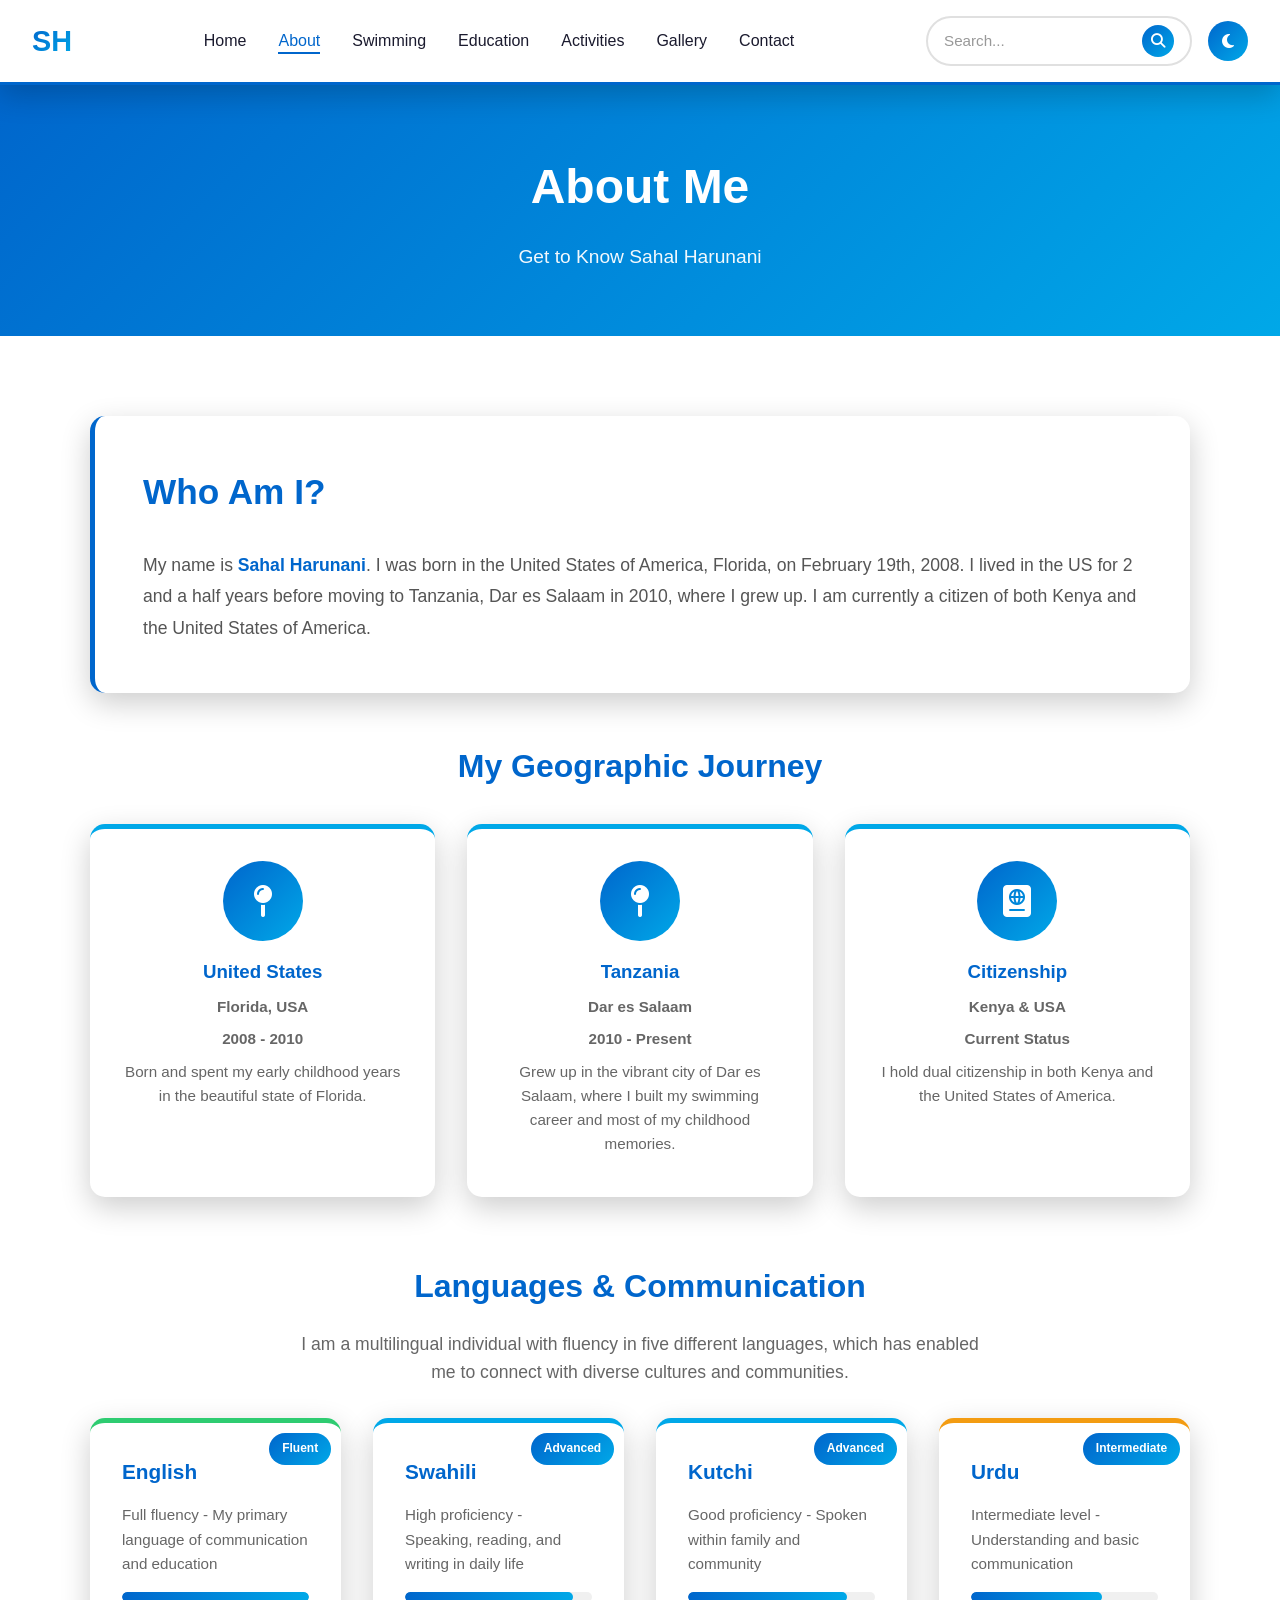
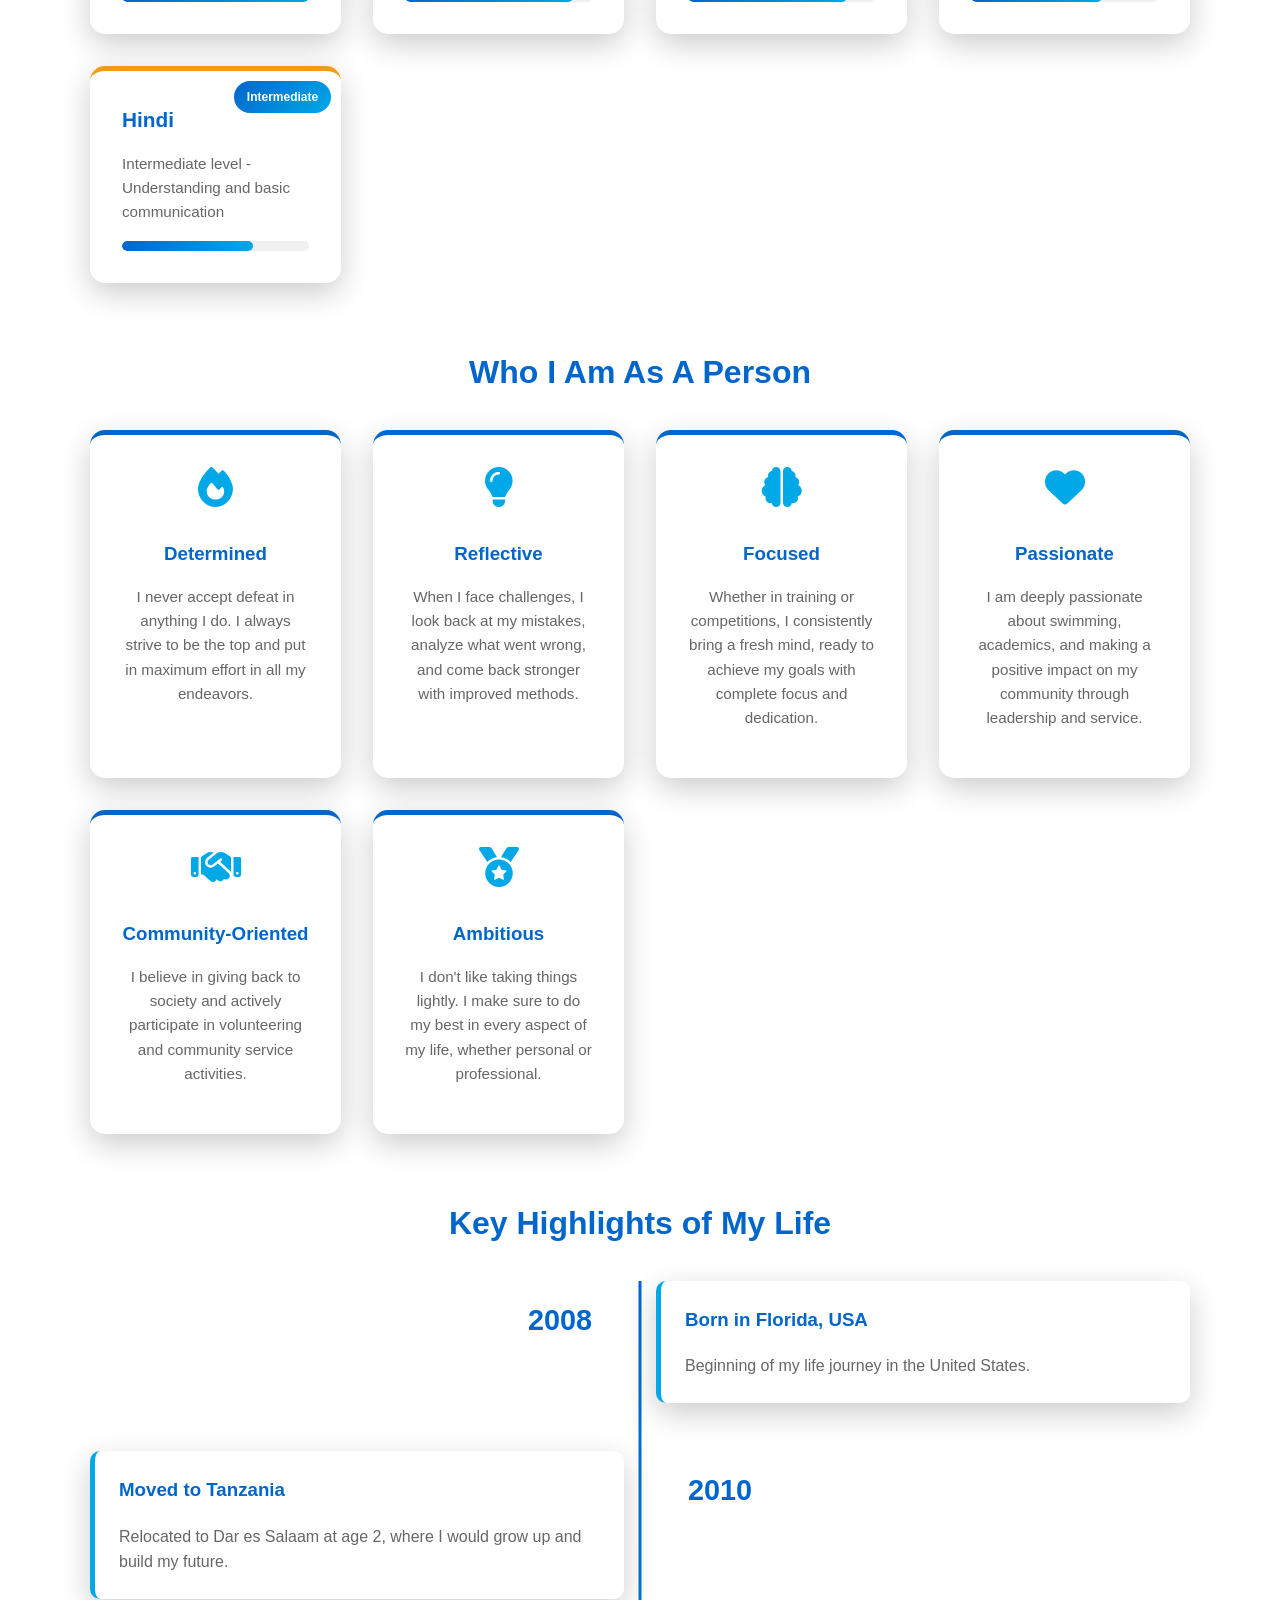
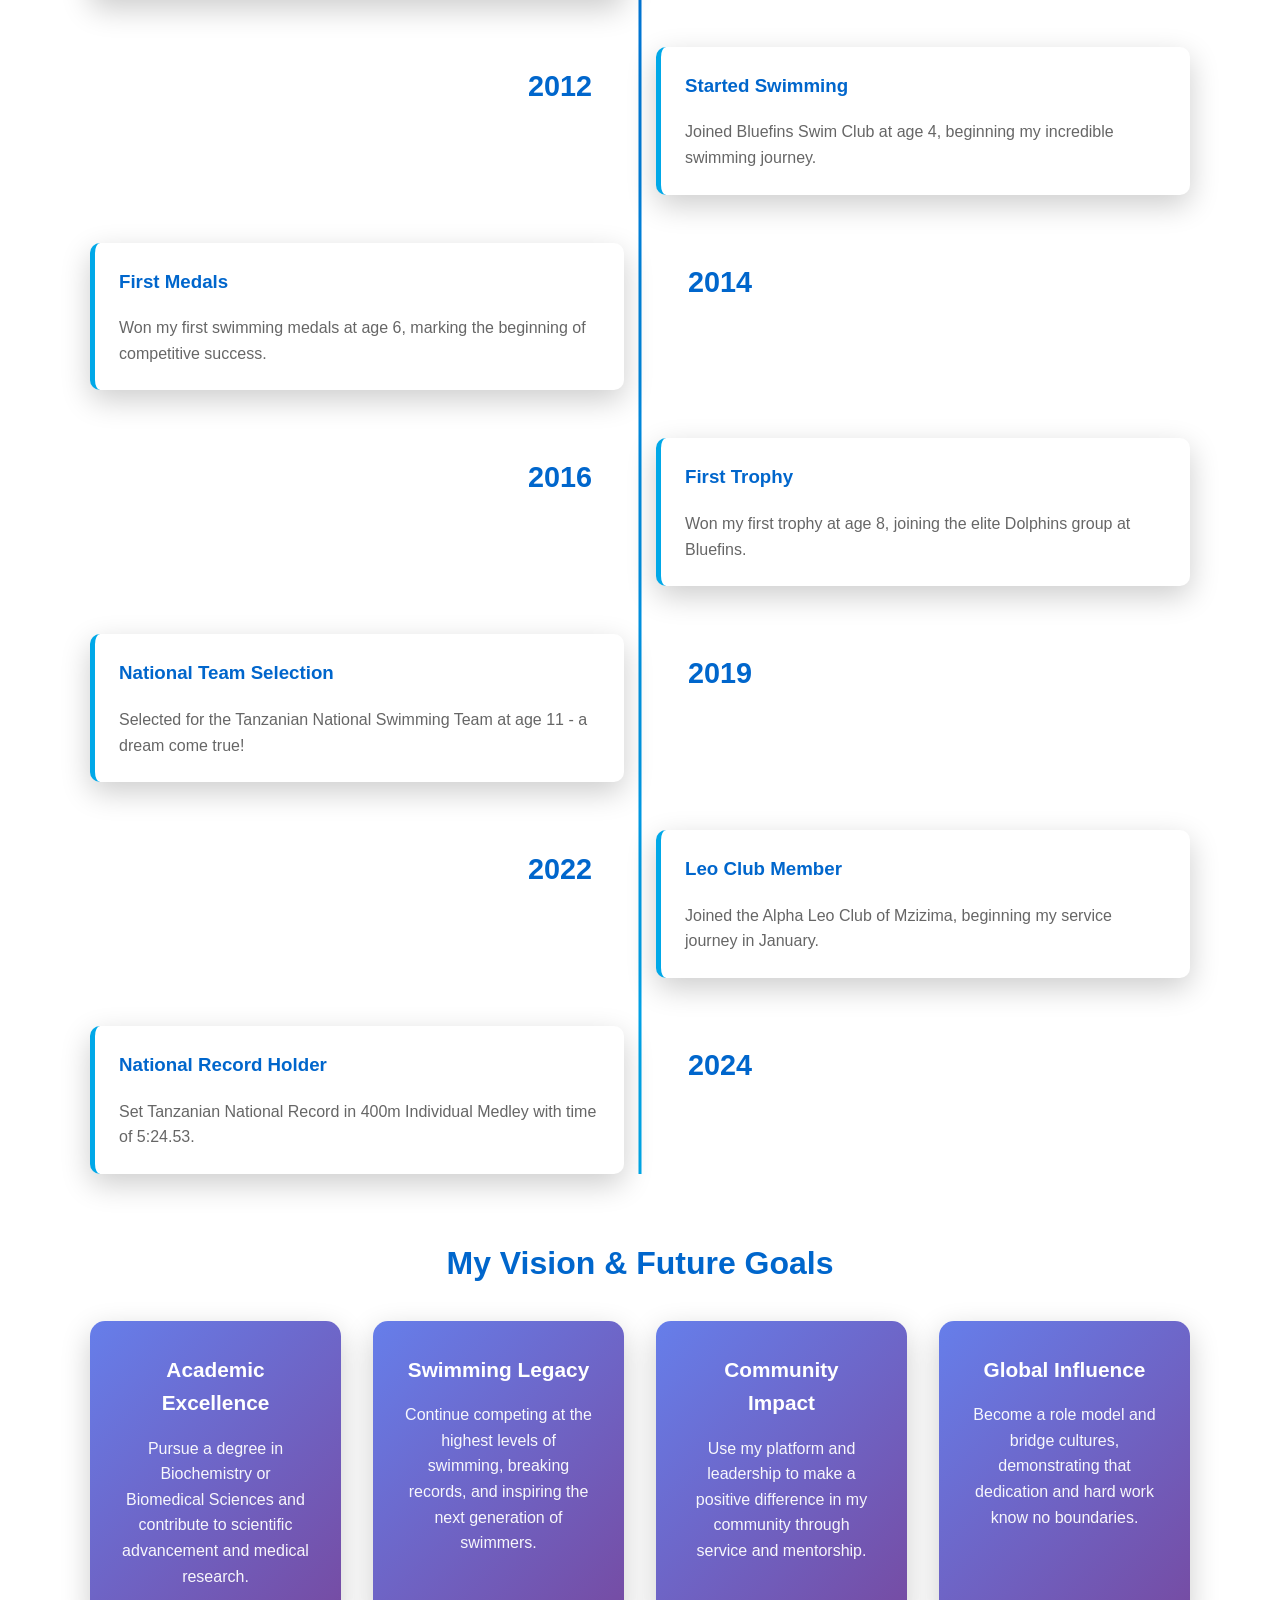
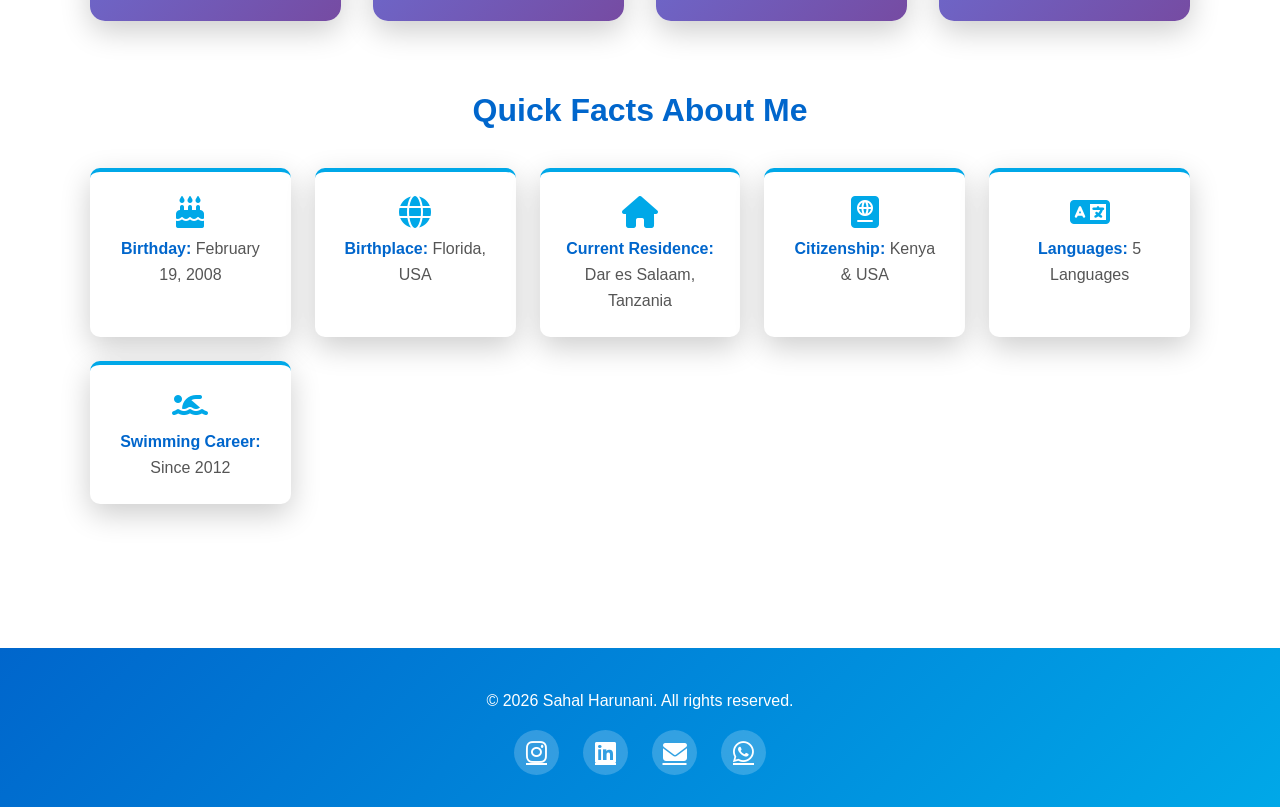
==== about.html @ 5af9d9aa "Update about.html with new navigation and content" ====
<!DOCTYPE html>
<html lang="en">
<head>
    <meta charset="UTF-8">
    <meta name="viewport" content="width=device-width, initial-scale=1.0">
    <title>About Me - Sahal Harunani</title>
    <link rel="stylesheet" href="styles.css">
    <link rel="stylesheet" href="https://cdnjs.cloudflare.com/ajax/libs/font-awesome/6.4.0/css/all.min.css">
</head>
<body>
    <nav class="navbar">
    <div class="nav-container">
        <div class="nav-logo">
            <a href="index.html">SH</a>
        </div>
        <ul class="nav-menu">
            <li><a href="index.html" class="nav-link">Home</a></li>
            <li><a href="about.html" class="nav-link">About</a></li>
            <li><a href="swimming.html" class="nav-link">Swimming</a></li>
            <li><a href="education.html" class="nav-link">Education</a></li>
            <li><a href="activities.html" class="nav-link">Activities</a></li>
            <li><a href="gallery.html" class="nav-link">Gallery</a></li>
            <li><a href="contact.html" class="nav-link">Contact</a></li>
        </ul>
        <div class="nav-controls">
            <div class="search-box-nav">
                <input type="text" id="global-search" class="search-input-nav" placeholder="Search...">
                <button id="search-btn-nav" class="search-btn-nav" title="Search">
                    <i class="fas fa-search"></i>
                </button>
            </div>
            <button id="theme-toggle" class="theme-toggle" title="Toggle Dark Mode">
                <i class="fas fa-moon"></i>
            </button>
            <div class="hamburger">
                <span></span>
                <span></span>
                <span></span>
            </div>
        </div>
    </div>
</nav>

    <section class="page-header">
        <h1>About Me</h1>
        <p>Get to Know Sahal Harunani</p>
    </section>

    <section class="about-content">
        <!-- Personal Introduction -->
        <div class="intro-section">
            <div class="intro-card">
                <h2>Who Am I?</h2>
                <p class="intro-text">
                    My name is <strong>Sahal Harunani</strong>. I was born in the United States of America, Florida, on February 19th, 2008. I lived in the US for 2 and a half years before moving to Tanzania, Dar es Salaam in 2010, where I grew up. I am currently a citizen of both Kenya and the United States of America.
                </p>
            </div>
        </div>

        <!-- Geographic Journey -->
        <div class="journey-section">
            <h2>My Geographic Journey</h2>
            <div class="journey-map">
                <div class="location-card">
                    <div class="location-icon">
                        <i class="fas fa-map-pin"></i>
                    </div>
                    <h3>United States</h3>
                    <p><strong>Florida, USA</strong></p>
                    <p class="timeline-date">2008 - 2010</p>
                    <p class="description">Born and spent my early childhood years in the beautiful state of Florida.</p>
                </div>

                <div class="location-card">
                    <div class="location-icon">
                        <i class="fas fa-map-pin"></i>
                    </div>
                    <h3>Tanzania</h3>
                    <p><strong>Dar es Salaam</strong></p>
                    <p class="timeline-date">2010 - Present</p>
                    <p class="description">Grew up in the vibrant city of Dar es Salaam, where I built my swimming career and most of my childhood memories.</p>
                </div>

                <div class="location-card">
                    <div class="location-icon">
                        <i class="fas fa-passport"></i>
                    </div>
                    <h3>Citizenship</h3>
                    <p><strong>Kenya & USA</strong></p>
                    <p class="timeline-date">Current Status</p>
                    <p class="description">I hold dual citizenship in both Kenya and the United States of America.</p>
                </div>
            </div>
        </div>

        <!-- Languages -->
        <div class="languages-intro-section">
            <h2>Languages & Communication</h2>
            <p class="section-intro">I am a multilingual individual with fluency in five different languages, which has enabled me to connect with diverse cultures and communities.</p>
            
            <div class="languages-detailed-grid">
                <div class="language-detailed-card fluent">
                    <div class="language-badge">Fluent</div>
                    <h3>English</h3>
                    <p class="language-description">Full fluency - My primary language of communication and education</p>
                    <div class="language-level">
                        <div class="level-bar" style="width: 100%;"></div>
                    </div>
                </div>

                <div class="language-detailed-card advanced">
                    <div class="language-badge">Advanced</div>
                    <h3>Swahili</h3>
                    <p class="language-description">High proficiency - Speaking, reading, and writing in daily life</p>
                    <div class="language-level">
                        <div class="level-bar" style="width: 90%;"></div>
                    </div>
                </div>

                <div class="language-detailed-card advanced">
                    <div class="language-badge">Advanced</div>
                    <h3>Kutchi</h3>
                    <p class="language-description">Good proficiency - Spoken within family and community</p>
                    <div class="language-level">
                        <div class="level-bar" style="width: 85%;"></div>
                    </div>
                </div>

                <div class="language-detailed-card intermediate">
                    <div class="language-badge">Intermediate</div>
                    <h3>Urdu</h3>
                    <p class="language-description">Intermediate level - Understanding and basic communication</p>
                    <div class="language-level">
                        <div class="level-bar" style="width: 70%;"></div>
                    </div>
                </div>

                <div class="language-detailed-card intermediate">
                    <div class="language-badge">Intermediate</div>
                    <h3>Hindi</h3>
                    <p class="language-description">Intermediate level - Understanding and basic communication</p>
                    <div class="language-level">
                        <div class="level-bar" style="width: 70%;"></div>
                    </div>
                </div>
            </div>
        </div>

        <!-- Personal Attributes -->
        <div class="attributes-section">
            <h2>Who I Am As A Person</h2>
            <div class="attributes-grid">
                <div class="attribute-card">
                    <i class="fas fa-fire"></i>
                    <h3>Determined</h3>
                    <p>I never accept defeat in anything I do. I always strive to be the top and put in maximum effort in all my endeavors.</p>
                </div>

                <div class="attribute-card">
                    <i class="fas fa-lightbulb"></i>
                    <h3>Reflective</h3>
                    <p>When I face challenges, I look back at my mistakes, analyze what went wrong, and come back stronger with improved methods.</p>
                </div>

                <div class="attribute-card">
                    <i class="fas fa-brain"></i>
                    <h3>Focused</h3>
                    <p>Whether in training or competitions, I consistently bring a fresh mind, ready to achieve my goals with complete focus and dedication.</p>
                </div>

                <div class="attribute-card">
                    <i class="fas fa-heart"></i>
                    <h3>Passionate</h3>
                    <p>I am deeply passionate about swimming, academics, and making a positive impact on my community through leadership and service.</p>
                </div>

                <div class="attribute-card">
                    <i class="fas fa-handshake"></i>
                    <h3>Community-Oriented</h3>
                    <p>I believe in giving back to society and actively participate in volunteering and community service activities.</p>
                </div>

                <div class="attribute-card">
                    <i class="fas fa-medal"></i>
                    <h3>Ambitious</h3>
                    <p>I don't like taking things lightly. I make sure to do my best in every aspect of my life, whether personal or professional.</p>
                </div>
            </div>
        </div>

        <!-- Key Highlights -->
        <div class="highlights-intro-section">
            <h2>Key Highlights of My Life</h2>
            <div class="highlights-timeline">
                <div class="highlight-item">
                    <div class="highlight-year">2008</div>
                    <div class="highlight-content">
                        <h3>Born in Florida, USA</h3>
                        <p>Beginning of my life journey in the United States.</p>
                    </div>
                </div>

                <div class="highlight-item">
                    <div class="highlight-year">2010</div>
                    <div class="highlight-content">
                        <h3>Moved to Tanzania</h3>
                        <p>Relocated to Dar es Salaam at age 2, where I would grow up and build my future.</p>
                    </div>
                </div>

                <div class="highlight-item">
                    <div class="highlight-year">2012</div>
                    <div class="highlight-content">
                        <h3>Started Swimming</h3>
                        <p>Joined Bluefins Swim Club at age 4, beginning my incredible swimming journey.</p>
                    </div>
                </div>

                <div class="highlight-item">
                    <div class="highlight-year">2014</div>
                    <div class="highlight-content">
                        <h3>First Medals</h3>
                        <p>Won my first swimming medals at age 6, marking the beginning of competitive success.</p>
                    </div>
                </div>

                <div class="highlight-item">
                    <div class="highlight-year">2016</div>
                    <div class="highlight-content">
                        <h3>First Trophy</h3>
                        <p>Won my first trophy at age 8, joining the elite Dolphins group at Bluefins.</p>
                    </div>
                </div>

                <div class="highlight-item">
                    <div class="highlight-year">2019</div>
                    <div class="highlight-content">
                        <h3>National Team Selection</h3>
                        <p>Selected for the Tanzanian National Swimming Team at age 11 - a dream come true!</p>
                    </div>
                </div>

                <div class="highlight-item">
                    <div class="highlight-year">2022</div>
                    <div class="highlight-content">
                        <h3>Leo Club Member</h3>
                        <p>Joined the Alpha Leo Club of Mzizima, beginning my service journey in January.</p>
                    </div>
                </div>

                <div class="highlight-item">
                    <div class="highlight-year">2024</div>
                    <div class="highlight-content">
                        <h3>National Record Holder</h3>
                        <p>Set Tanzanian National Record in 400m Individual Medley with time of 5:24.53.</p>
                    </div>
                </div>
            </div>
        </div>

        <!-- Vision & Goals -->
        <div class="vision-section">
            <h2>My Vision & Future Goals</h2>
            <div class="vision-grid">
                <div class="vision-card">
                    <h3>Academic Excellence</h3>
                    <p>Pursue a degree in Biochemistry or Biomedical Sciences and contribute to scientific advancement and medical research.</p>
                </div>

                <div class="vision-card">
                    <h3>Swimming Legacy</h3>
                    <p>Continue competing at the highest levels of swimming, breaking records, and inspiring the next generation of swimmers.</p>
                </div>

                <div class="vision-card">
                    <h3>Community Impact</h3>
                    <p>Use my platform and leadership to make a positive difference in my community through service and mentorship.</p>
                </div>

                <div class="vision-card">
                    <h3>Global Influence</h3>
                    <p>Become a role model and bridge cultures, demonstrating that dedication and hard work know no boundaries.</p>
                </div>
            </div>
        </div>

        <!-- Quick Facts -->
        <div class="quick-facts-section">
            <h2>Quick Facts About Me</h2>
            <div class="facts-grid">
                <div class="fact-box">
                    <i class="fas fa-birthday-cake"></i>
                    <p><strong>Birthday:</strong> February 19, 2008</p>
                </div>
                <div class="fact-box">
                    <i class="fas fa-globe"></i>
                    <p><strong>Birthplace:</strong> Florida, USA</p>
                </div>
                <div class="fact-box">
                    <i class="fas fa-home"></i>
                    <p><strong>Current Residence:</strong> Dar es Salaam, Tanzania</p>
                </div>
                <div class="fact-box">
                    <i class="fas fa-passport"></i>
                    <p><strong>Citizenship:</strong> Kenya & USA</p>
                </div>
                <div class="fact-box">
                    <i class="fas fa-language"></i>
                    <p><strong>Languages:</strong> 5 Languages</p>
                </div>
                <div class="fact-box">
                    <i class="fas fa-swimmer"></i>
                    <p><strong>Swimming Career:</strong> Since 2012</p>
                </div>
            </div>
        </div>
    </section>

    <footer class="footer">
        <div class="footer-content">
            <p>&copy; 2026 Sahal Harunani. All rights reserved.</p>
            <div class="social-links">
                <a href="https://instagram.com/sahal_harunani08" target="_blank" title="Instagram">
                    <i class="fab fa-instagram"></i>
                </a>
                <a href="https://linkedin.com/in/sahal-harunani-387bb63b5" target="_blank" title="LinkedIn">
                    <i class="fab fa-linkedin"></i>
                </a>
                <a href="mailto:shalharunani@gmail.com" title="Email">
                    <i class="fas fa-envelope"></i>
                </a>
                <a href="https://wa.me/255787596678" target="_blank" title="WhatsApp">
                    <i class="fab fa-whatsapp"></i>
                </a>
            </div>
        </div>
    </footer>

    <script src="script.js"></script>
</body>
</html>
---- styles.css ----
/* ===== Root Variables ===== */
:root {
    --primary-color: #0066cc;
    --secondary-color: #00a8e8;
    --accent-color: #ff6b6b;
    --success-color: #2ecc71;
    --warning-color: #f39c12;
    --danger-color: #e74c3c;
    --dark-bg: #1a1a2e;
    --dark-text: #ffffff;
    --light-bg: #ffffff;
    --light-text: #1a1a2e;
    --border-color: #e0e0e0;
    --shadow: 0 10px 30px rgba(0, 0, 0, 0.2);
    --transition: all 0.3s ease;
}

/* Light Mode (Default) */
body {
    font-family: 'Segoe UI', Tahoma, Geneva, Verdana, sans-serif;
    line-height: 1.6;
    color: var(--light-text);
    background-color: var(--light-bg);
    transition: var(--transition);
    margin: 0;
    padding: 0;
    overflow-x: hidden;
}

/* Dark Mode */
body.dark-mode {
    background-color: var(--dark-bg);
    color: var(--dark-text);
}

body.dark-mode .navbar {
    background-color: #0f0f23;
    box-shadow: 0 5px 20px rgba(0, 102, 204, 0.1);
}

body.dark-mode .nav-menu a {
    color: #e0e0e0;
}

body.dark-mode .nav-menu a:hover,
body.dark-mode .nav-menu a.active {
    color: var(--secondary-color);
}

body.dark-mode .footer {
    background: linear-gradient(135deg, #0f0f23, #16213e);
    color: #e0e0e0;
}

body.dark-mode .btn-secondary {
    background-color: transparent;
    border-color: #e0e0e0;
    color: #e0e0e0;
}

body.dark-mode .btn-secondary:hover {
    background-color: #e0e0e0;
    color: #1a1a2e;
}

body.dark-mode .card,
body.dark-mode .detail-box,
body.dark-mode .aspiration-card,
body.dark-mode .commitment-card,
body.dark-mode .info-card,
body.dark-mode .contact-form,
body.dark-mode .achievement-card,
body.dark-mode .highlight-card,
body.dark-mode .timeline-content,
body.dark-mode .edu-details,
body.dark-mode .activity-section,
body.dark-mode .volunteer-role,
body.dark-mode .philosophy-card,
body.dark-mode .intro-card,
body.dark-mode .location-card,
body.dark-mode .language-detailed-card,
body.dark-mode .attribute-card,
body.dark-mode .highlight-content,
body.dark-mode .fact-box {
    background-color: #16213e;
    color: #e0e0e0;
    border-color: #0066cc;
}

body.dark-mode .form-group input,
body.dark-mode .form-group textarea {
    background-color: #0f0f23;
    color: #e0e0e0;
    border-color: #0066cc;
}

body.dark-mode .form-group input::placeholder,
body.dark-mode .form-group textarea::placeholder {
    color: #888;
}

body.dark-mode .grade-item {
    background: #0f0f23;
    color: #e0e0e0;
}

body.dark-mode .proficiency {
    background: #0f0f23;
}

body.dark-mode .location-card p,
body.dark-mode .language-description,
body.dark-mode .attribute-card p,
body.dark-mode .highlight-content p,
body.dark-mode .fact-box p,
body.dark-mode .intro-text {
    color: #b0b0b0;
}

body.dark-mode .location-card h3,
body.dark-mode .attribute-card h3,
body.dark-mode .highlight-content h3 {
    color: var(--secondary-color);
}

body.dark-mode .highlight-year {
    color: var(--secondary-color);
}

/* ===== Navigation ===== */
.navbar {
    background-color: var(--light-bg);
    padding: 1rem 0;
    box-shadow: var(--shadow);
    position: sticky;
    top: 0;
    z-index: 1000;
    border-bottom: 3px solid var(--primary-color);
    transition: var(--transition);
}

.nav-container {
    display: flex;
    justify-content: space-between;
    align-items: center;
    max-width: 1400px;
    margin: 0 auto;
    padding: 0 2rem;
}

.nav-logo a {
    font-size: 1.8rem;
    font-weight: bold;
    color: var(--primary-color);
    text-decoration: none;
    transition: var(--transition);
    background: linear-gradient(135deg, var(--primary-color), var(--secondary-color));
    -webkit-background-clip: text;
    -webkit-text-fill-color: transparent;
    background-clip: text;
}

.nav-logo a:hover {
    transform: scale(1.1);
}

.nav-menu {
    display: flex;
    list-style: none;
    gap: 2rem;
    margin: 0;
    padding: 0;
}

.nav-link {
    text-decoration: none;
    color: var(--light-text);
    font-weight: 500;
    position: relative;
    transition: var(--transition);
}

.nav-link:hover,
.nav-link.active {
    color: var(--primary-color);
}

.nav-link::after {
    content: '';
    position: absolute;
    bottom: -5px;
    left: 0;
    width: 0;
    height: 2px;
    background-color: var(--primary-color);
    transition: var(--transition);
}

.nav-link:hover::after,
.nav-link.active::after {
    width: 100%;
}

.nav-controls {
    display: flex;
    gap: 1rem;
    align-items: center;
}

.theme-toggle {
    background: linear-gradient(135deg, var(--primary-color), var(--secondary-color));
    border: none;
    color: white;
    width: 40px;
    height: 40px;
    border-radius: 50%;
    cursor: pointer;
    font-size: 1rem;
    transition: var(--transition);
    display: flex;
    align-items: center;
    justify-content: center;
}

.theme-toggle:hover {
    transform: scale(1.1) rotate(20deg);
}

.hamburger {
    display: none;
    flex-direction: column;
    cursor: pointer;
}

.hamburger span {
    width: 25px;
    height: 3px;
    background-color: var(--primary-color);
    margin: 5px 0;
    transition: var(--transition);
    border-radius: 5px;
}

/* ===== SEARCH BOX NAVIGATION ===== */
.search-box-nav {
    display: flex;
    align-items: center;
    gap: 0.5rem;
    background: white;
    border: 2px solid var(--border-color);
    border-radius: 25px;
    padding: 0.4rem 1rem;
    transition: var(--transition);
}

.search-box-nav:hover {
    border-color: var(--primary-color);
    box-shadow: 0 5px 15px rgba(0, 102, 204, 0.2);
}

.search-box-nav:focus-within {
    border-color: var(--primary-color);
    box-shadow: 0 5px 20px rgba(0, 102, 204, 0.3);
}

.search-input-nav {
    flex: 1;
    min-width: 150px;
    border: none;
    background: transparent;
    color: var(--light-text);
    font-size: 0.95rem;
    outline: none;
    padding: 0.5rem 0;
}

.search-input-nav::placeholder {
    color: #999;
}

.search-btn-nav {
    background: linear-gradient(135deg, var(--primary-color), var(--secondary-color));
    border: none;
    color: white;
    width: 32px;
    height: 32px;
    border-radius: 50%;
    cursor: pointer;
    display: flex;
    align-items: center;
    justify-content: center;
    transition: var(--transition);
    font-size: 0.9rem;
}

.search-btn-nav:hover {
    transform: scale(1.1);
    box-shadow: 0 5px 15px rgba(0, 102, 204, 0.3);
}

.search-btn-nav:active {
    transform: scale(0.95);
}

/* Dark Mode Search Box */
body.dark-mode .search-box-nav {
    background: #0f0f23;
    border-color: #0066cc;
}

body.dark-mode .search-box-nav:hover {
    border-color: var(--secondary-color);
}

body.dark-mode .search-box-nav:focus-within {
    border-color: var(--secondary-color);
    box-shadow: 0 5px 20px rgba(0, 168, 232, 0.3);
}

body.dark-mode .search-input-nav {
    color: #e0e0e0;
}

body.dark-mode .search-input-nav::placeholder {
    color: #666;
}

/* Search Results Modal */
.search-results-modal {
    position: fixed;
    top: 70px;
    left: 0;
    right: 0;
    background: white;
    border-bottom: 2px solid var(--primary-color);
    max-height: 600px;
    overflow-y: auto;
    z-index: 999;
    display: none;
    box-shadow: 0 10px 40px rgba(0, 0, 0, 0.15);
    animation: slideDown 0.3s ease-out;
}

.search-results-modal.active {
    display: block;
}

.search-results-container {
    max-width: 1400px;
    margin: 0 auto;
    padding: 2rem;
}

.search-results-header {
    display: flex;
    justify-content: space-between;
    align-items: center;
    margin-bottom: 1.5rem;
    padding-bottom: 1rem;
    border-bottom: 2px solid var(--border-color);
}

.search-results-header h3 {
    margin: 0;
    color: var(--primary-color);
    font-size: 1.3rem;
}

.search-close-btn {
    background: none;
    border: none;
    font-size: 1.5rem;
    color: #999;
    cursor: pointer;
    transition: var(--transition);
}

.search-close-btn:hover {
    color: var(--primary-color);
}

.search-results-grid {
    display: grid;
    grid-template-columns: repeat(auto-fit, minmax(300px, 1fr));
    gap: 1.5rem;
}

.search-result-item {
    background: white;
    border: 2px solid var(--border-color);
    border-radius: 10px;
    padding: 1.5rem;
    transition: var(--transition);
    cursor: pointer;
}

.search-result-item:hover {
    border-color: var(--primary-color);
    box-shadow: 0 10px 25px rgba(0, 102, 204, 0.2);
    transform: translateY(-5px);
}

.search-result-title {
    color: var(--primary-color);
    font-weight: 600;
    font-size: 1.1rem;
    margin: 0 0 0.5rem 0;
}

.search-result-category {
    display: inline-block;
    background: var(--primary-color);
    color: white;
    padding: 0.3rem 0.8rem;
    border-radius: 15px;
    font-size: 0.8rem;
    font-weight: 600;
    margin-bottom: 0.8rem;
}

.search-result-text {
    color: #666;
    font-size: 0.95rem;
    margin: 0;
    line-height: 1.5;
}

.search-no-results {
    text-align: center;
    padding: 2rem;
    color: #999;
}

.search-no-results i {
    font-size: 3rem;
    margin-bottom: 1rem;
    opacity: 0.5;
}

/* Dark Mode Search Results */
body.dark-mode .search-results-modal {
    background: #16213e;
    border-bottom-color: var(--secondary-color);
}

body.dark-mode .search-results-header {
    border-bottom-color: #0f0f23;
}

body.dark-mode .search-results-header h3 {
    color: var(--secondary-color);
}

body.dark-mode .search-result-item {
    background: #0f0f23;
    border-color: #0066cc;
}

body.dark-mode .search-result-item:hover {
    border-color: var(--secondary-color);
    box-shadow: 0 10px 25px rgba(0, 168, 232, 0.2);
}

body.dark-mode .search-result-title {
    color: var(--secondary-color);
}

body.dark-mode .search-result-text {
    color: #b0b0b0;
}

body.dark-mode .search-no-results {
    color: #666;
}

/* Responsive Search Box */
@media (max-width: 1024px) {
    .search-input-nav {
        min-width: 120px;
    }
}

@media (max-width: 768px) {
    .search-box-nav {
        display: none;
    }

    .nav-menu {
        gap: 1rem;
    }

    .search-results-modal {
        top: 60px;
    }

    .search-results-container {
        padding: 1.5rem;
    }

    .search-results-grid {
        grid-template-columns: 1fr;
    }
}

@media (max-width: 600px) {
    .search-box-nav.mobile-active {
        display: flex;
        position: absolute;
        top: 60px;
        left: 1rem;
        right: 1rem;
        width: auto;
        margin-bottom: 1rem;
    }

    .search-results-modal {
        max-height: 500px;
    }
}

/* ===== Buttons ===== */
.btn {
    padding: 0.8rem 2rem;
    border: none;
    border-radius: 25px;
    cursor: pointer;
    font-size: 1rem;
    font-weight: 600;
    transition: var(--transition);
    display: inline-flex;
    align-items: center;
    justify-content: center;
    gap: 0.5rem;
    text-decoration: none;
}

.btn-primary {
    background: linear-gradient(135deg, var(--primary-color), var(--secondary-color));
    color: white;
}

.btn-primary:hover {
    transform: translateY(-3px);
    box-shadow: 0 15px 30px rgba(0, 102, 204, 0.4);
}

.btn-secondary {
    background-color: transparent;
    border: 2px solid var(--primary-color);
    color: var(--primary-color);
}

.btn-secondary:hover {
    background-color: var(--primary-color);
    color: white;
}

/* ===== Hero Section ===== */
.hero {
    background: linear-gradient(135deg, #667eea 0%, #764ba2 100%);
    color: white;
    padding: 6rem 2rem;
    text-align: center;
    display: grid;
    grid-template-columns: 1fr 1fr;
    gap: 3rem;
    align-items: center;
    box-shadow: var(--shadow);
}

.hero-content {
    text-align: left;
    animation: slideInLeft 0.8s ease-out;
}

.hero h1 {
    font-size: 4rem;
    margin: 0;
    margin-bottom: 0.5rem;
    font-weight: bold;
}

.tagline {
    font-size: 1.5rem;
    margin-bottom: 0.5rem;
    opacity: 0.95;
}

.subtitle {
    font-size: 1.1rem;
    margin-bottom: 2rem;
    opacity: 0.9;
}

.hero-buttons {
    display: flex;
    gap: 1rem;
    flex-wrap: wrap;
}

.hero-stats {
    display: grid;
    grid-template-columns: 1fr 1fr;
    gap: 1.5rem;
    animation: slideInRight 0.8s ease-out;
}

.stat-card {
    background: rgba(255, 255, 255, 0.1);
    padding: 2rem;
    border-radius: 15px;
    backdrop-filter: blur(10px);
    border: 2px solid rgba(255, 255, 255, 0.2);
    transition: var(--transition);
}

.stat-card:hover {
    background: rgba(255, 255, 255, 0.2);
    transform: translateY(-5px);
}

.stat-card h3 {
    font-size: 2.5rem;
    margin: 0 0 0.5rem 0;
    color: #fff;
}

.stat-card p {
    margin: 0;
    font-size: 1rem;
    opacity: 0.9;
}

/* ===== Highlights Section ===== */
.highlights {
    padding: 4rem 2rem;
    max-width: 1400px;
    margin: 0 auto;
}

.highlights h2,
.achievements-section h2,
.journey-timeline h2,
.aspirations-section h2,
.languages-section h2,
.competitions-section h2,
.pb-section h2,
.summary-section h2,
.activity-section h2,
.languages-intro-section h2,
.attributes-section h2,
.highlights-intro-section h2,
.vision-section h2,
.quick-facts-section h2,
.journey-section h2 {
    text-align: center;
    font-size: 2.5rem;
    margin-bottom: 3rem;
    color: var(--primary-color);
}

.highlights-grid {
    display: grid;
    grid-template-columns: repeat(auto-fit, minmax(250px, 1fr));
    gap: 2rem;
}

.highlight-card {
    background: white;
    padding: 2rem;
    border-radius: 15px;
    box-shadow: var(--shadow);
    text-align: center;
    transition: var(--transition);
    border-top: 5px solid var(--primary-color);
}

.highlight-card:hover {
    transform: translateY(-10px);
    box-shadow: 0 20px 40px rgba(0, 0, 0, 0.3);
}

.highlight-card i {
    font-size: 3rem;
    color: var(--secondary-color);
    margin-bottom: 1rem;
}

.highlight-card h3 {
    color: var(--primary-color);
    margin: 1rem 0;
}

.highlight-card p {
    color: #666;
    margin: 0;
}

/* ===== Page Header ===== */
.page-header {
    background: linear-gradient(135deg, var(--primary-color), var(--secondary-color));
    color: white;
    padding: 4rem 2rem;
    text-align: center;
    margin-bottom: 3rem;
}

.page-header h1 {
    font-size: 3rem;
    margin: 0 0 1rem 0;
    animation: slideDown 0.6s ease-out;
}

.page-header p {
    font-size: 1.2rem;
    margin: 0;
    opacity: 0.95;
}

/* ===== About Content ===== */
.about-content {
    max-width: 1100px;
    margin: 0 auto;
    padding: 2rem;
}

.intro-section {
    margin-bottom: 3rem;
}

.intro-card {
    background: white;
    padding: 3rem;
    border-radius: 15px;
    box-shadow: var(--shadow);
    border-left: 5px solid var(--primary-color);
    animation: slideInUp 0.6s ease-out;
}

.intro-card h2 {
    color: var(--primary-color);
    margin-top: 0;
    font-size: 2.2rem;
}

.intro-text {
    color: #555;
    line-height: 1.8;
    font-size: 1.1rem;
    margin: 0;
}

.intro-text strong {
    color: var(--primary-color);
}

/* ===== Journey Section ===== */
.journey-section {
    margin-bottom: 4rem;
}

.journey-section h2 {
    text-align: center;
    color: var(--primary-color);
    font-size: 2rem;
    margin-bottom: 2rem;
}

.journey-map {
    display: grid;
    grid-template-columns: repeat(auto-fit, minmax(280px, 1fr));
    gap: 2rem;
}

.location-card {
    background: white;
    padding: 2rem;
    border-radius: 15px;
    box-shadow: var(--shadow);
    text-align: center;
    transition: var(--transition);
    border-top: 5px solid var(--secondary-color);
}

.location-card:hover {
    transform: translateY(-10px);
    box-shadow: 0 20px 40px rgba(0, 0, 0, 0.3);
}

.location-icon {
    width: 80px;
    height: 80px;
    background: linear-gradient(135deg, var(--primary-color), var(--secondary-color));
    border-radius: 50%;
    display: flex;
    align-items: center;
    justify-content: center;
    margin: 0 auto 1rem;
    font-size: 2rem;
    color: white;
}

.location-card h3 {
    color: var(--primary-color);
    margin: 1rem 0 0.5rem 0;
}

.location-card p {
    color: #666;
    margin: 0.5rem 0;
    font-size: 0.95rem;
}

.timeline-date {
    font-weight: bold;
    color: var(--secondary-color);
    font-size: 0.9rem;
}

.description {
    color: #777;
    font-size: 0.95rem;
    line-height: 1.6;
}

/* ===== Languages Intro Section ===== */
.languages-intro-section {
    margin-bottom: 4rem;
}

.languages-intro-section h2 {
    text-align: center;
    color: var(--primary-color);
    font-size: 2rem;
    margin-bottom: 1rem;
}

.section-intro {
    text-align: center;
    color: #666;
    font-size: 1.1rem;
    margin-bottom: 2rem;
    max-width: 700px;
    margin-left: auto;
    margin-right: auto;
}

.languages-detailed-grid {
    display: grid;
    grid-template-columns: repeat(auto-fit, minmax(220px, 1fr));
    gap: 2rem;
}

.language-detailed-card {
    background: white;
    padding: 2rem;
    border-radius: 15px;
    box-shadow: var(--shadow);
    position: relative;
    transition: var(--transition);
    border-top: 5px solid var(--primary-color);
}

.language-detailed-card.fluent {
    border-top-color: var(--success-color);
}

.language-detailed-card.advanced {
    border-top-color: var(--secondary-color);
}

.language-detailed-card.intermediate {
    border-top-color: var(--warning-color);
}

.language-detailed-card:hover {
    transform: translateY(-10px);
    box-shadow: 0 20px 40px rgba(0, 0, 0, 0.3);
}

.language-badge {
    position: absolute;
    top: 10px;
    right: 10px;
    padding: 0.4rem 0.8rem;
    background: linear-gradient(135deg, var(--primary-color), var(--secondary-color));
    color: white;
    border-radius: 20px;
    font-size: 0.75rem;
    font-weight: bold;
}

.language-detailed-card h3 {
    color: var(--primary-color);
    margin: 0 0 0.5rem 0;
    font-size: 1.3rem;
}

.language-description {
    color: #666;
    font-size: 0.95rem;
    margin-bottom: 1rem;
}

.language-level {
    background: #f0f0f0;
    height: 10px;
    border-radius: 10px;
    overflow: hidden;
}

.level-bar {
    height: 100%;
    background: linear-gradient(90deg, var(--primary-color), var(--secondary-color));
    border-radius: 10px;
    animation: slideRight 0.8s ease-out;
}

/* ===== Attributes Section ===== */
.attributes-section {
    margin-bottom: 4rem;
}

.attributes-section h2 {
    text-align: center;
    color: var(--primary-color);
    font-size: 2rem;
    margin-bottom: 2rem;
}

.attributes-grid {
    display: grid;
    grid-template-columns: repeat(auto-fit, minmax(250px, 1fr));
    gap: 2rem;
}

.attribute-card {
    background: white;
    padding: 2rem;
    border-radius: 15px;
    box-shadow: var(--shadow);
    text-align: center;
    transition: var(--transition);
    border-top: 5px solid var(--primary-color);
}

.attribute-card:hover {
    transform: translateY(-10px);
    box-shadow: 0 20px 40px rgba(0, 0, 0, 0.3);
}

.attribute-card i {
    font-size: 2.5rem;
    color: var(--secondary-color);
    margin-bottom: 1rem;
}

.attribute-card h3 {
    color: var(--primary-color);
    margin: 1rem 0;
}

.attribute-card p {
    color: #666;
    font-size: 0.95rem;
    line-height: 1.6;
}

/* ===== Highlights Timeline ===== */
.highlights-intro-section {
    margin-bottom: 4rem;
}

.highlights-intro-section h2 {
    text-align: center;
    color: var(--primary-color);
    font-size: 2rem;
    margin-bottom: 2rem;
}

.highlights-timeline {
    position: relative;
}

.highlights-timeline::before {
    content: '';
    position: absolute;
    left: 50%;
    top: 0;
    bottom: 0;
    width: 3px;
    background: linear-gradient(180deg, var(--primary-color), var(--secondary-color));
    transform: translateX(-50%);
}

.highlight-item {
    display: grid;
    grid-template-columns: 1fr 1fr;
    gap: 2rem;
    margin-bottom: 3rem;
    position: relative;
}

.highlight-item:nth-child(even) {
    direction: rtl;
}

.highlight-item:nth-child(even) .highlight-content {
    direction: ltr;
}

.highlight-year {
    text-align: right;
    font-size: 1.8rem;
    font-weight: bold;
    color: var(--primary-color);
    padding-right: 2rem;
    padding-top: 1rem;
}

.highlight-item:nth-child(even) .highlight-year {
    text-align: left;
    padding-right: 0;
    padding-left: 2rem;
}

.highlight-content {
    background: white;
    padding: 1.5rem;
    border-radius: 10px;
    box-shadow: var(--shadow);
    border-left: 5px solid var(--secondary-color);
    transition: var(--transition);
}

.highlight-content:hover {
    transform: translateY(-5px);
    box-shadow: 0 15px 30px rgba(0, 0, 0, 0.2);
}

.highlight-content h3 {
    color: var(--primary-color);
    margin-top: 0;
}

.highlight-content p {
    color: #666;
    margin: 0.5rem 0 0 0;
}

/* ===== Vision Section ===== */
.vision-section {
    margin-bottom: 4rem;
}

.vision-section h2 {
    text-align: center;
    color: var(--primary-color);
    font-size: 2rem;
    margin-bottom: 2rem;
}

.vision-grid {
    display: grid;
    grid-template-columns: repeat(auto-fit, minmax(250px, 1fr));
    gap: 2rem;
}

.vision-card {
    background: linear-gradient(135deg, #667eea 0%, #764ba2 100%);
    color: white;
    padding: 2rem;
    border-radius: 15px;
    box-shadow: var(--shadow);
    text-align: center;
    transition: var(--transition);
}

.vision-card:hover {
    transform: translateY(-10px);
    box-shadow: 0 20px 40px rgba(102, 126, 234, 0.4);
}

.vision-card h3 {
    margin: 0 0 1rem 0;
    font-size: 1.3rem;
}

.vision-card p {
    margin: 0;
    opacity: 0.95;
    line-height: 1.6;
}

/* ===== Quick Facts Section ===== */
.quick-facts-section {
    margin-bottom: 3rem;
}

.quick-facts-section h2 {
    text-align: center;
    color: var(--primary-color);
    font-size: 2rem;
    margin-bottom: 2rem;
}

.facts-grid {
    display: grid;
    grid-template-columns: repeat(auto-fit, minmax(200px, 1fr));
    gap: 1.5rem;
}

.fact-box {
    background: white;
    padding: 1.5rem;
    border-radius: 10px;
    box-shadow: var(--shadow);
    text-align: center;
    transition: var(--transition);
    border-top: 4px solid var(--secondary-color);
}

.fact-box:hover {
    transform: translateY(-5px);
    box-shadow: 0 15px 30px rgba(0, 0, 0, 0.2);
}

.fact-box i {
    font-size: 2rem;
    color: var(--secondary-color);
    margin-bottom: 0.5rem;
    display: block;
}

.fact-box p {
    color: #555;
    margin: 0;
    line-height: 1.6;
}

.fact-box strong {
    color: var(--primary-color);
}

/* ===== Swimming Content ===== */
.swimming-content {
    max-width: 1100px;
    margin: 0 auto;
    padding: 2rem;
}

.journey-timeline {
    margin-bottom: 4rem;
}

.journey-timeline h2 {
    color: var(--primary-color);
    font-size: 2rem;
    margin-bottom: 2rem;
}

.timeline-item {
    display: grid;
    grid-template-columns: 120px 1fr;
    gap: 2rem;
    margin-bottom: 2rem;
    position: relative;
}

.timeline-marker {
    background: linear-gradient(135deg, var(--primary-color), var(--secondary-color));
    color: white;
    width: 120px;
    height: 120px;
    border-radius: 50%;
    display: flex;
    align-items: center;
    justify-content: center;
    font-size: 1.5rem;
    font-weight: bold;
    box-shadow: var(--shadow);
    position: sticky;
    top: 100px;
}

.timeline-content {
    background: white;
    padding: 2rem;
    border-radius: 10px;
    box-shadow: var(--shadow);
    border-left: 5px solid var(--primary-color);
    transition: var(--transition);
}

.timeline-content:hover {
    transform: translateX(10px);
}

.timeline-content h3 {
    color: var(--primary-color);
    margin-top: 0;
}

/* ===== Achievements Section ===== */
.achievements-section {
    margin: 3rem 0;
}

.achievements-grid {
    display: grid;
    grid-template-columns: repeat(auto-fit, minmax(220px, 1fr));
    gap: 2rem;
}

.achievement-card {
    background: white;
    padding: 2rem;
    border-radius: 15px;
    box-shadow: var(--shadow);
    text-align: center;
    transition: var(--transition);
    border-top: 5px solid var(--secondary-color);
}

.achievement-card:hover {
    transform: translateY(-10px);
    box-shadow: 0 20px 40px rgba(0, 0, 0, 0.3);
}

.achievement-card i {
    font-size: 3rem;
    color: var(--secondary-color);
    margin-bottom: 1rem;
}

.achievement-card h3 {
    color: var(--primary-color);
    margin: 1rem 0;
}

.achievement-card p {
    color: #666;
    margin: 0;
}

/* ===== Competitions Section ===== */
.competitions-section {
    margin-bottom: 3rem;
}

.competitions-list {
    background: white;
    padding: 2rem;
    border-radius: 10px;
    box-shadow: var(--shadow);
    list-style-position: inside;
    border-left: 5px solid var(--primary-color);
}

.competitions-list li {
    padding: 1rem 0;
    color: #333;
    border-bottom: 1px solid #eee;
    transition: var(--transition);
}

.competitions-list li:last-child {
    border-bottom: none;
}

.competitions-list li:hover {
    color: var(--primary-color);
    padding-left: 1rem;
}

/* ===== Blog Section ===== */
.blog-section {
    margin: 3rem 0;
}

.philosophy-card {
    background: linear-gradient(135deg, #667eea 0%, #764ba2 100%);
    color: white;
    padding: 3rem;
    border-radius: 15px;
    box-shadow: var(--shadow);
    text-align: center;
}

.philosophy-text {
    font-size: 1.2rem;
    font-style: italic;
    margin: 0;
    line-height: 1.8;
}

/* ===== PERSONAL BEST TIMES SECTION - PROFESSIONAL TABLE DESIGN ===== */

.pb-section {
    margin-bottom: 3rem;
}

.pb-header {
    text-align: center;
    margin-bottom: 2rem;
}

.pb-header h2 {
    font-size: 2.8rem;
    color: var(--primary-color);
    margin: 0 0 1rem 0;
    display: flex;
    align-items: center;
    justify-content: center;
    gap: 1rem;
    animation: slideDown 0.6s ease-out;
}

.pb-header h2 i {
    font-size: 2.5rem;
}

.pb-subtitle {
    color: #666;
    font-size: 1.1rem;
    margin: 0;
}

/* ===== TABS ===== */
.pb-tabs {
    display: flex;
    gap: 1rem;
    justify-content: center;
    margin-bottom: 2.5rem;
    flex-wrap: wrap;
}

.pb-tab-btn {
    padding: 1rem 2rem;
    border: 2px solid var(--border-color);
    background: white;
    color: var(--light-text);
    font-size: 1rem;
    font-weight: 600;
    border-radius: 10px;
    cursor: pointer;
    transition: var(--transition);
    display: flex;
    align-items: center;
    gap: 0.8rem;
}

.pb-tab-btn:hover {
    border-color: var(--primary-color);
    color: var(--primary-color);
    transform: translateY(-2px);
}

.pb-tab-btn.active {
    background: linear-gradient(135deg, #0066cc, #00a8e8);
    color: white;
    border-color: #0066cc;
    box-shadow: 0 10px 30px rgba(0, 102, 204, 0.3);
}

.pb-tab-content {
    display: none;
    animation: fadeIn 0.5s ease-out;
}

.pb-tab-content.active {
    display: block;
}

/* ===== SWIMMING TABLE STYLES ===== */
.swimming-table {
    background: white;
    border-radius: 15px;
    overflow: hidden;
    box-shadow: 0 10px 40px rgba(0, 0, 0, 0.1);
    border-top: 5px solid #0066cc;
}

.table-header {
    background: linear-gradient(135deg, #0066cc 0%, #00a8e8 100%);
    color: white;
    display: grid;
    grid-template-columns: 2fr 1fr 1fr;
    gap: 0;
    padding: 0;
    font-weight: 700;
    text-transform: uppercase;
    letter-spacing: 1px;
}

.table-header .table-cell {
    padding: 1.5rem 2rem;
    border-right: 1px solid rgba(255, 255, 255, 0.1);
}

.table-header .table-cell:last-child {
    border-right: none;
}

.table-cell {
    padding: 1.2rem 2rem;
    display: flex;
    align-items: center;
}

/* ===== SECTION TITLES ===== */
.table-section-title {
    background: #f5f5f5;
    padding: 1rem 2rem;
    font-weight: 700;
    color: #0066cc;
    text-transform: uppercase;
    letter-spacing: 0.5px;
    font-size: 0.95rem;
    margin-top: 0.5rem;
}

/* ===== TABLE ROWS ===== */
.table-row {
    display: grid;
    grid-template-columns: 2fr 1fr 1fr;
    gap: 0;
    border-bottom: 1px solid #e0e0e0;
    background: white;
    transition: var(--transition);
}

.table-row:hover {
    background: #f8f9fa;
}

.table-row.record-row {
    background: #fff3e0;
}

.table-row.record-row:hover {
    background: #ffe0b2;
}

.event-cell {
    display: flex;
    align-items: center;
    gap: 1rem;
    font-weight: 600;
}

.event-name {
    color: #0066cc;
    font-size: 1.05rem;
}

.record-badge {
    display: inline-flex;
    align-items: center;
    gap: 0.5rem;
    background: linear-gradient(135deg, #ff6b6b, #ee5a5a);
    color: white;
    padding: 0.4rem 0.9rem;
    border-radius: 20px;
    font-size: 0.75rem;
    font-weight: 700;
    text-transform: uppercase;
    letter-spacing: 0.5px;
}

.record-badge i {
    font-size: 0.8rem;
}

.time-cell {
    justify-content: center;
    font-weight: 700;
}

.time-value {
    color: #ff6b6b;
    font-size: 1.3rem;
    font-family: 'Courier New', monospace;
    letter-spacing: 1px;
}

.time-value.record-time {
    color: #ff6b6b;
    font-size: 1.4rem;
}

.date-cell {
    justify-content: flex-end;
}

.date-value {
    color: #00a8e8;
    font-weight: 600;
}

/* ===== DARK MODE ===== */
body.dark-mode .swimming-table {
    background: #16213e;
    border-top-color: #00a8e8;
}

body.dark-mode .table-header {
    background: linear-gradient(135deg, #00a8e8 0%, #0066cc 100%);
}

body.dark-mode .table-section-title {
    background: #0f0f23;
    color: #00a8e8;
}

body.dark-mode .table-row {
    background: #16213e;
    border-bottom-color: #0f0f23;
}

body.dark-mode .table-row:hover {
    background: #1a2a4e;
}

body.dark-mode .table-row.record-row {
    background: #1a2a4e;
}

body.dark-mode .table-row.record-row:hover {
    background: #1f3050;
}

body.dark-mode .event-name {
    color: #00a8e8;
}

body.dark-mode .time-value {
    color: #ff8787;
}

body.dark-mode .date-value {
    color: #4dd0e1;
}

body.dark-mode .pb-tab-btn {
    background: #0f0f23;
    color: #e0e0e0;
    border-color: #0066cc;
}

body.dark-mode .pb-tab-btn:hover {
    border-color: #00a8e8;
    color: #00a8e8;
}

body.dark-mode .pb-tab-btn.active {
    background: linear-gradient(135deg, #00a8e8, #0066cc);
    color: white;
    border-color: #00a8e8;
}

body.dark-mode .pb-subtitle {
    color: #999;
}

/* ===== RESPONSIVE DESIGN ===== */
@media (max-width: 1024px) {
    .table-header {
        grid-template-columns: 1.5fr 1fr 1fr;
    }

    .table-row {
        grid-template-columns: 1.5fr 1fr 1fr;
    }

    .table-header .table-cell,
    .table-cell {
        padding: 1rem 1.5rem;
    }

    .event-name {
        font-size: 1rem;
    }

    .time-value {
        font-size: 1.2rem;
    }
}

@media (max-width: 768px) {
    .pb-header h2 {
        font-size: 2rem;
    }

    .pb-header h2 i {
        font-size: 1.8rem;
    }

    .table-header {
        grid-template-columns: 1fr 1fr 1fr;
    }

    .table-row {
        grid-template-columns: 1fr 1fr 1fr;
    }

    .table-header .table-cell,
    .table-cell {
        padding: 0.9rem 1rem;
        font-size: 0.95rem;
    }

    .table-section-title {
        padding: 0.8rem 1rem;
        font-size: 0.9rem;
    }

    .event-name {
        font-size: 0.95rem;
    }

    .time-value {
        font-size: 1.1rem;
    }

    .record-badge {
        padding: 0.3rem 0.7rem;
        font-size: 0.7rem;
    }

    .pb-tabs {
        gap: 0.8rem;
    }

    .pb-tab-btn {
        padding: 0.8rem 1.5rem;
        font-size: 0.9rem;
    }
}

@media (max-width: 600px) {
    .pb-header h2 {
        font-size: 1.6rem;
        flex-direction: column;
        gap: 0.5rem;
    }

    .pb-header h2 i {
        font-size: 1.4rem;
    }

    .table-header {
        grid-template-columns: 1fr 0.8fr 0.8fr;
        font-size: 0.8rem;
    }

    .table-row {
        grid-template-columns: 1fr 0.8fr 0.8fr;
    }

    .table-header .table-cell,
    .table-cell {
        padding: 0.7rem 0.8rem;
    }

    .event-name {
        font-size: 0.9rem;
    }

    .time-value {
        font-size: 1rem;
    }

    .date-value {
        font-size: 0.9rem;
    }

    .record-badge {
        padding: 0.2rem 0.5rem;
        font-size: 0.65rem;
        gap: 0.3rem;
    }

    .table-section-title {
        padding: 0.6rem 0.8rem;
        font-size: 0.8rem;
    }

    .pb-tabs {
        flex-direction: column;
    }

    .pb-tab-btn {
        width: 100%;
        justify-content: center;
        padding: 0.8rem 1rem;
        font-size: 0.9rem;
    }
}

/* ===== Education Content ===== */
.education-content {
    max-width: 1100px;
    margin: 0 auto;
    padding: 2rem;
}

.education-timeline {
    margin-bottom: 3rem;
}

.education-timeline h2 {
    color: var(--primary-color);
    font-size: 2rem;
    margin-bottom: 2rem;
}

.edu-item {
    display: grid;
    grid-template-columns: 80px 1fr;
    gap: 2rem;
    margin-bottom: 2rem;
}

.edu-marker {
    background: linear-gradient(135deg, var(--primary-color), var(--secondary-color));
    color: white;
    width: 80px;
    height: 80px;
    border-radius: 50%;
    display: flex;
    align-items: center;
    justify-content: center;
    font-size: 1.8rem;
    box-shadow: var(--shadow);
}

.edu-details {
    background: white;
    padding: 2rem;
    border-radius: 10px;
    box-shadow: var(--shadow);
    border-left: 5px solid var(--primary-color);
}

.edu-details h3 {
    color: var(--primary-color);
    margin-top: 0;
}

.institution {
    color: var(--secondary-color);
    font-weight: bold;
    margin: 0.5rem 0;
}

.duration {
    color: #888;
    font-size: 0.9rem;
    margin: 0.5rem 0;
}

.subjects {
    color: #555;
    margin: 0.5rem 0;
}

.description {
    color: #666;
    margin: 1rem 0 0 0;
}

.grades-grid {
    display: grid;
    grid-template-columns: repeat(auto-fit, minmax(140px, 1fr));
    gap: 1rem;
    margin-top: 1.5rem;
}

.grade-item {
    display: flex;
    justify-content: space-between;
    align-items: center;
    padding: 0.8rem;
    background: #f0f0f0;
    border-radius: 8px;
    transition: var(--transition);
}

.grade-item:hover {
    background: #e0e0e0;
}

.grade-item .subject {
    font-weight: 500;
    color: #333;
    flex: 1;
}

.grade {
    font-weight: bold;
    padding: 0.3rem 0.8rem;
    border-radius: 5px;
    color: white;
    font-size: 0.9rem;
}

.grade-a {
    background-color: var(--success-color);
}

.grade-b {
    background-color: #3498db;
}

.grade-c {
    background-color: #f39c12;
}

/* ===== Aspirations Section ===== */
.aspirations-section {
    margin: 3rem 0;
}

.aspirations-section h2 {
    text-align: center;
    color: var(--primary-color);
    font-size: 2rem;
    margin-bottom: 2rem;
}

.aspirations-grid {
    display: grid;
    grid-template-columns: repeat(auto-fit, minmax(200px, 1fr));
    gap: 2rem;
}

.aspiration-card {
    background: white;
    padding: 2rem;
    border-radius: 10px;
    box-shadow: var(--shadow);
    text-align: center;
    transition: var(--transition);
    border-top: 5px solid var(--primary-color);
}

.aspiration-card:hover {
    transform: translateY(-10px);
    box-shadow: 0 20px 40px rgba(0, 0, 0, 0.3);
}

.aspiration-card i {
    font-size: 2.5rem;
    color: var(--secondary-color);
    margin-bottom: 1rem;
}

.aspiration-card h3 {
    color: var(--primary-color);
    margin: 1rem 0;
}

/* ===== Languages Section ===== */
.languages-section {
    margin: 3rem 0;
}

.languages-section h2 {
    text-align: center;
    color: var(--primary-color);
    font-size: 2rem;
    margin-bottom: 2rem;
}

.languages-grid {
    display: grid;
    grid-template-columns: repeat(auto-fit, minmax(200px, 1fr));
    gap: 2rem;
}

.language-card {
    background: white;
    padding: 2rem;
    border-radius: 10px;
    box-shadow: var(--shadow);
    border-top: 5px solid var(--secondary-color);
    transition: var(--transition);
}

.language-card:hover {
    transform: translateY(-5px);
    box-shadow: 0 15px 35px rgba(0, 0, 0, 0.2);
}

.language-card h3 {
    color: var(--primary-color);
    margin-top: 0;
}

.proficiency {
    background: #f0f0f0;
    height: 8px;
    border-radius: 10px;
    margin: 1rem 0;
    overflow: hidden;
}

.bar {
    height: 100%;
    border-radius: 10px;
    transition: width 0.5s ease;
}

.language-card p {
    text-align: center;
    color: #666;
    margin: 0.5rem 0 0 0;
}

/* ===== Activities Content ===== */
.activities-content {
    max-width: 1100px;
    margin: 0 auto;
    padding: 2rem;
}

.activity-section {
    margin-bottom: 3rem;
    background: white;
    padding: 3rem;
    border-radius: 15px;
    box-shadow: var(--shadow);
    border-top: 5px solid var(--primary-color);
    animation: fadeIn 0.6s ease-out;
}

.activity-icon {
    text-align: center;
    margin-bottom: 1rem;
}

.activity-icon i {
    font-size: 3rem;
    color: var(--secondary-color);
}

.activity-section h2 {
    text-align: center;
    color: var(--primary-color);
    margin-top: 0;
}

.activity-intro {
    text-align: center;
    color: #666;
    font-size: 1.1rem;
    margin-bottom: 2rem;
}

.activity-details {
    margin-top: 2rem;
}

.detail-box {
    background: white;
    padding: 1.5rem;
    border-radius: 10px;
    margin-bottom: 1.5rem;
    border-left: 5px solid var(--primary-color);
    box-shadow: 0 5px 15px rgba(0, 0, 0, 0.1);
    transition: var(--transition);
}

.detail-box:hover {
    transform: translateX(5px);
    box-shadow: 0 8px 20px rgba(0, 0, 0, 0.15);
}

.detail-box h3 {
    color: var(--primary-color);
    margin-top: 0;
}

.detail-box p {
    color: #555;
    margin: 0.5rem 0;
}

.leo-responsibilities,
.mun-skills {
    background: white;
    padding: 1.5rem;
    border-radius: 10px;
    border-left: 5px solid var(--secondary-color);
    margin-top: 1.5rem;
}

.leo-responsibilities h4,
.mun-skills h4 {
    color: var(--primary-color);
    margin-top: 0;
}

.leo-responsibilities ul,
.mun-skills ul {
    list-style-position: inside;
    color: #555;
}

.leo-responsibilities li,
.mun-skills li {
    padding: 0.5rem 0;
    transition: var(--transition);
}

.leo-responsibilities li:hover,
.mun-skills li:hover {
    padding-left: 1rem;
    color: var(--primary-color);
}

.mun-stats {
    display: grid;
    grid-template-columns: repeat(3, 1fr);
    gap: 1rem;
    margin: 1.5rem 0;
}

.stat {
    background: linear-gradient(135deg, var(--primary-color), var(--secondary-color));
    color: white;
    padding: 1.5rem;
    border-radius: 10px;
    text-align: center;
}

.stat h4 {
    margin: 0;
    font-size: 1.5rem;
}

.stat p {
    margin: 0.5rem 0 0 0;
    opacity: 0.9;
}

.volunteer-role {
    background: white;
    border-left: 5px solid var(--success-color);
}

.volunteer-event {
    background: #f9f9f9;
    padding: 1.2rem;
    border-radius: 8px;
    margin: 1rem 0;
    border-left: 4px solid var(--secondary-color);
    transition: var(--transition);
}

.volunteer-event:hover {
    background: #f0f0f0;
    transform: translateX(5px);
}

.volunteer-event h4 {
    color: var(--primary-color);
    margin-top: 0;
}

.volunteer-event p {
    color: #666;
    margin: 0.5rem 0;
}

/* ===== Summary Section ===== */
.summary-section {
    margin: 3rem 0;
}

.commitments-grid {
    display: grid;
    grid-template-columns: repeat(auto-fit, minmax(220px, 1fr));
    gap: 2rem;
}

.commitment-card {
    background: white;
    padding: 2rem;
    border-radius: 15px;
    box-shadow: var(--shadow);
    text-align: center;
    transition: var(--transition);
    border-top: 5px solid var(--primary-color);
}

.commitment-card:hover {
    transform: translateY(-10px);
    box-shadow: 0 20px 40px rgba(0, 0, 0, 0.3);
}

.commitment-card i {
    font-size: 2.5rem;
    color: var(--secondary-color);
    margin-bottom: 1rem;
}

.commitment-card h3 {
    color: var(--primary-color);
    margin: 1rem 0;
}

/* ===== Gallery Content ===== */
.gallery-content {
    max-width: 1100px;
    margin: 0 auto;
    padding: 2rem;
}

.gallery-info {
    text-align: center;
    color: #666;
    font-size: 1.1rem;
    padding: 2rem;
    background: white;
    border-radius: 10px;
    box-shadow: var(--shadow);
    margin-bottom: 2rem;
}

.gallery-grid {
    display: grid;
    grid-template-columns: repeat(auto-fit, minmax(280px, 1fr));
    gap: 2rem;
    margin-bottom: 3rem;
}

.gallery-item {
    position: relative;
    overflow: hidden;
    border-radius: 10px;
    box-shadow: var(--shadow);
    aspect-ratio: 1;
    cursor: pointer;
    transition: var(--transition);
    background: linear-gradient(135deg, #667eea 0%, #764ba2 100%);
}

.gallery-item:hover {
    transform: scale(1.05);
    box-shadow: 0 20px 40px rgba(0, 0, 0, 0.3);
}

.gallery-placeholder {
    width: 100%;
    height: 100%;
    display: flex;
    flex-direction: column;
    align-items: center;
    justify-content: center;
    background: linear-gradient(135deg, #667eea 0%, #764ba2 100%);
    color: white;
    transition: var(--transition);
}

.gallery-item:hover .gallery-placeholder {
    background: linear-gradient(135deg, #764ba2 0%, #667eea 100%);
}

.gallery-placeholder i {
    font-size: 3rem;
    margin-bottom: 1rem;
}

.gallery-placeholder p {
    margin: 0;
    font-weight: 600;
}

.gallery-instructions {
    background: white;
    padding: 2rem;
    border-radius: 10px;
    box-shadow: var(--shadow);
    border-left: 5px solid var(--primary-color);
}

.gallery-instructions h3 {
    color: var(--primary-color);
    margin-top: 0;
}

.gallery-instructions ol {
    color: #555;
    line-height: 1.8;
}

.gallery-instructions li {
    margin-bottom: 0.8rem;
}

/* ===== Contact Content ===== */
.contact-content {
    max-width: 1100px;
    margin: 0 auto;
    padding: 2rem;
}

.contact-container {
    display: grid;
    grid-template-columns: 1fr 1fr;
    gap: 3rem;
}

.contact-info {
    background: white;
    padding: 2rem;
    border-radius: 15px;
    box-shadow: var(--shadow);
}

.contact-info h2 {
    color: var(--primary-color);
    margin-top: 0;
}

.info-card {
    background: linear-gradient(135deg, var(--primary-color), var(--secondary-color));
    color: white;
    padding: 1.5rem;
    border-radius: 10px;
    margin-bottom: 1.5rem;
    text-align: center;
    transition: var(--transition);
}

.info-card:hover {
    transform: translateY(-5px);
    box-shadow: 0 15px 30px rgba(0, 0, 0, 0.2);
}

.info-card i {
    font-size: 2rem;
    margin-bottom: 0.5rem;
}

.info-card h3 {
    margin: 0.5rem 0;
    font-size: 1.1rem;
}

.info-card a {
    color: white;
    text-decoration: none;
    transition: var(--transition);
    font-weight: 500;
}

.info-card a:hover {
    opacity: 0.8;
    text-decoration: underline;
}

.contact-form-container {
    background: white;
    padding: 2rem;
    border-radius: 15px;
    box-shadow: var(--shadow);
}

.contact-form-container h2 {
    color: var(--primary-color);
    margin-top: 0;
}

.contact-form {
    display: flex;
    flex-direction: column;
    gap: 1.5rem;
}

.form-group {
    display: flex;
    flex-direction: column;
}

.form-group label {
    color: var(--primary-color);
    font-weight: 600;
    margin-bottom: 0.5rem;
}

.form-group input,
.form-group textarea {
    padding: 0.8rem;
    border: 2px solid var(--border-color);
    border-radius: 8px;
    font-size: 1rem;
    font-family: inherit;
    transition: var(--transition);
    background: white;
    color: var(--light-text);
}

.form-group input:focus,
.form-group textarea:focus {
    outline: none;
    border-color: var(--primary-color);
    box-shadow: 0 0 10px rgba(0, 102, 204, 0.3);
}

.form-group textarea {
    resize: vertical;
}

.contact-form button {
    margin-top: 1rem;
}

.form-message {
    padding: 1rem;
    border-radius: 8px;
    text-align: center;
    font-weight: 600;
    display: none;
    margin-top: 1rem;
}

.form-message.success {
    background: #d4edda;
    color: #155724;
    border: 2px solid #28a745;
    display: block;
}

.form-message.error {
    background: #f8d7da;
    color: #721c24;
    border: 2px solid #f5c6cb;
    display: block;
}

/* ===== Footer ===== */
.footer {
    background: linear-gradient(135deg, var(--primary-color), var(--secondary-color));
    color: white;
    padding: 2rem;
    text-align: center;
    margin-top: 4rem;
    transition: var(--transition);
}

.footer-content {
    max-width: 1400px;
    margin: 0 auto;
}

.footer-content p {
    margin: 0.5rem 0;
}

.social-links {
    display: flex;
    gap: 1.5rem;
    justify-content: center;
    margin-top: 1rem;
    flex-wrap: wrap;
}

.social-links a {
    color: white;
    font-size: 1.5rem;
    transition: var(--transition);
    width: 45px;
    height: 45px;
    border-radius: 50%;
    background: rgba(255, 255, 255, 0.2);
    display: flex;
    align-items: center;
    justify-content: center;
}

.social-links a:hover {
    background: white;
    color: var(--primary-color);
    transform: scale(1.2) rotateZ(10deg);
}

/* ===== Animations ===== */
@keyframes slideInLeft {
    from {
        opacity: 0;
        transform: translateX(-50px);
    }
    to {
        opacity: 1;
        transform: translateX(0);
    }
}

@keyframes slideInRight {
    from {
        opacity: 0;
        transform: translateX(50px);
    }
    to {
        opacity: 1;
        transform: translateX(0);
    }
}

@keyframes slideDown {
    from {
        opacity: 0;
        transform: translateY(-30px);
    }
    to {
        opacity: 1;
        transform: translateY(0);
    }
}

@keyframes slideInUp {
    from {
        opacity: 0;
        transform: translateY(30px);
    }
    to {
        opacity: 1;
        transform: translateY(0);
    }
}

@keyframes slideRight {
    from {
        width: 0;
    }
    to {
        width: 100%;
    }
}

@keyframes fadeIn {
    from {
        opacity: 0;
    }
    to {
        opacity: 1;
    }
}

/* ===== Responsive Design ===== */
@media (max-width: 1024px) {
    .highlights-timeline::before {
        left: 30px;
    }

    .highlight-item {
        grid-template-columns: 80px 1fr;
        direction: ltr;
    }

    .highlight-item:nth-child(even) {
        direction: ltr;
    }

    .highlight-year {
        text-align: left;
        padding-right: 0;
        padding-left: 0;
        font-size: 1.4rem;
    }

    .highlight-item:nth-child(even) .highlight-year {
        text-align: left;
        padding-left: 0;
    }

    .highlight-content {
        border-left: none;
        border-top: 5px solid var(--secondary-color);
    }

    .mun-stats {
        grid-template-columns: 1fr;
    }

    .contact-container {
        grid-template-columns: 1fr;
    }
}

@media (max-width: 768px) {
    .nav-menu {
        gap: 1rem;
    }

    .nav-link {
        font-size: 0.9rem;
    }

    .hero {
        grid-template-columns: 1fr;
        padding: 3rem 1rem;
    }

    .hero h1 {
        font-size: 2.5rem;
    }

    .hero-stats {
        grid-template-columns: 1fr;
    }

    .hero-buttons {
        flex-direction: column;
    }

    .page-header h1 {
        font-size: 2rem;
    }

    .highlights-grid,
    .aspirations-grid,
    .languages-grid,
    .commitments-grid,
    .languages-detailed-grid,
    .attributes-grid,
    .vision-grid,
    .facts-grid {
        grid-template-columns: 1fr;
    }

    .timeline-item,
    .edu-item {
        grid-template-columns: 60px 1fr;
    }

    .timeline-marker,
    .edu-marker {
        width: 60px;
        height: 60px;
        font-size: 1rem;
    }

    .mun-stats {
        grid-template-columns: 1fr;
    }
}

@media (max-width: 600px) {
    .nav-container {
        padding: 0 1rem;
    }

    .nav-menu {
        display: none;
        position: absolute;
        top: 60px;
        left: 0;
        width: 100%;
        flex-direction: column;
        background-color: var(--light-bg);
        padding: 1rem 0;
        gap: 0;
        border-bottom: 3px solid var(--primary-color);
    }

    .nav-menu.active {
        display: flex;
    }

    .nav-menu li {
        padding: 1rem;
        border-bottom: 1px solid var(--border-color);
    }

    .hamburger {
        display: flex;
    }

    .hero {
        padding: 2rem 1rem;
    }

    .hero h1 {
        font-size: 2rem;
    }

    .tagline {
        font-size: 1.2rem;
    }

    .subtitle {
        font-size: 0.95rem;
    }

    .page-header {
        padding: 2rem 1rem;
    }

    .page-header h1 {
        font-size: 1.8rem;
    }

    .page-header p {
        font-size: 1rem;
    }

    .swimming-content,
    .education-content,
    .activities-content,
    .gallery-content,
    .contact-content,
    .highlights,
    .about-content {
        padding: 1rem;
    }

    .timeline-item,
    .edu-item {
        grid-template-columns: 50px 1fr;
        gap: 1rem;
    }

    .timeline-marker,
    .edu-marker {
        width: 50px;
        height: 50px;
    }

    .stat-card h3 {
        font-size: 1.8rem;
    }

    .search-input {
        min-width: 100%;
    }

    .search-box-pb {
        flex-direction: column;
    }

    .grade-item {
        flex-direction: column;
        text-align: center;
    }

    .gallery-grid {
        grid-template-columns: 1fr;
    }

    .footer-content {
        padding: 1rem;
    }

    .intro-card {
        padding: 1.5rem;
    }

    .intro-card h2 {
        font-size: 1.8rem;
    }

    .intro-text {
        font-size: 1rem;
    }

    .highlights-timeline::before {
        left: 20px;
    }

    .highlight-year {
        font-size: 1.2rem;
    }

    .language-badge {
        position: static;
        display: inline-block;
        margin-bottom: 1rem;
    }

    .journey-map {
        padding: 1rem;
    }
}



    .stroke-title i {
        font-size: 1.5rem;
    }

    .stroke-title h3 {
        font-size: 1.4rem;
    }
}
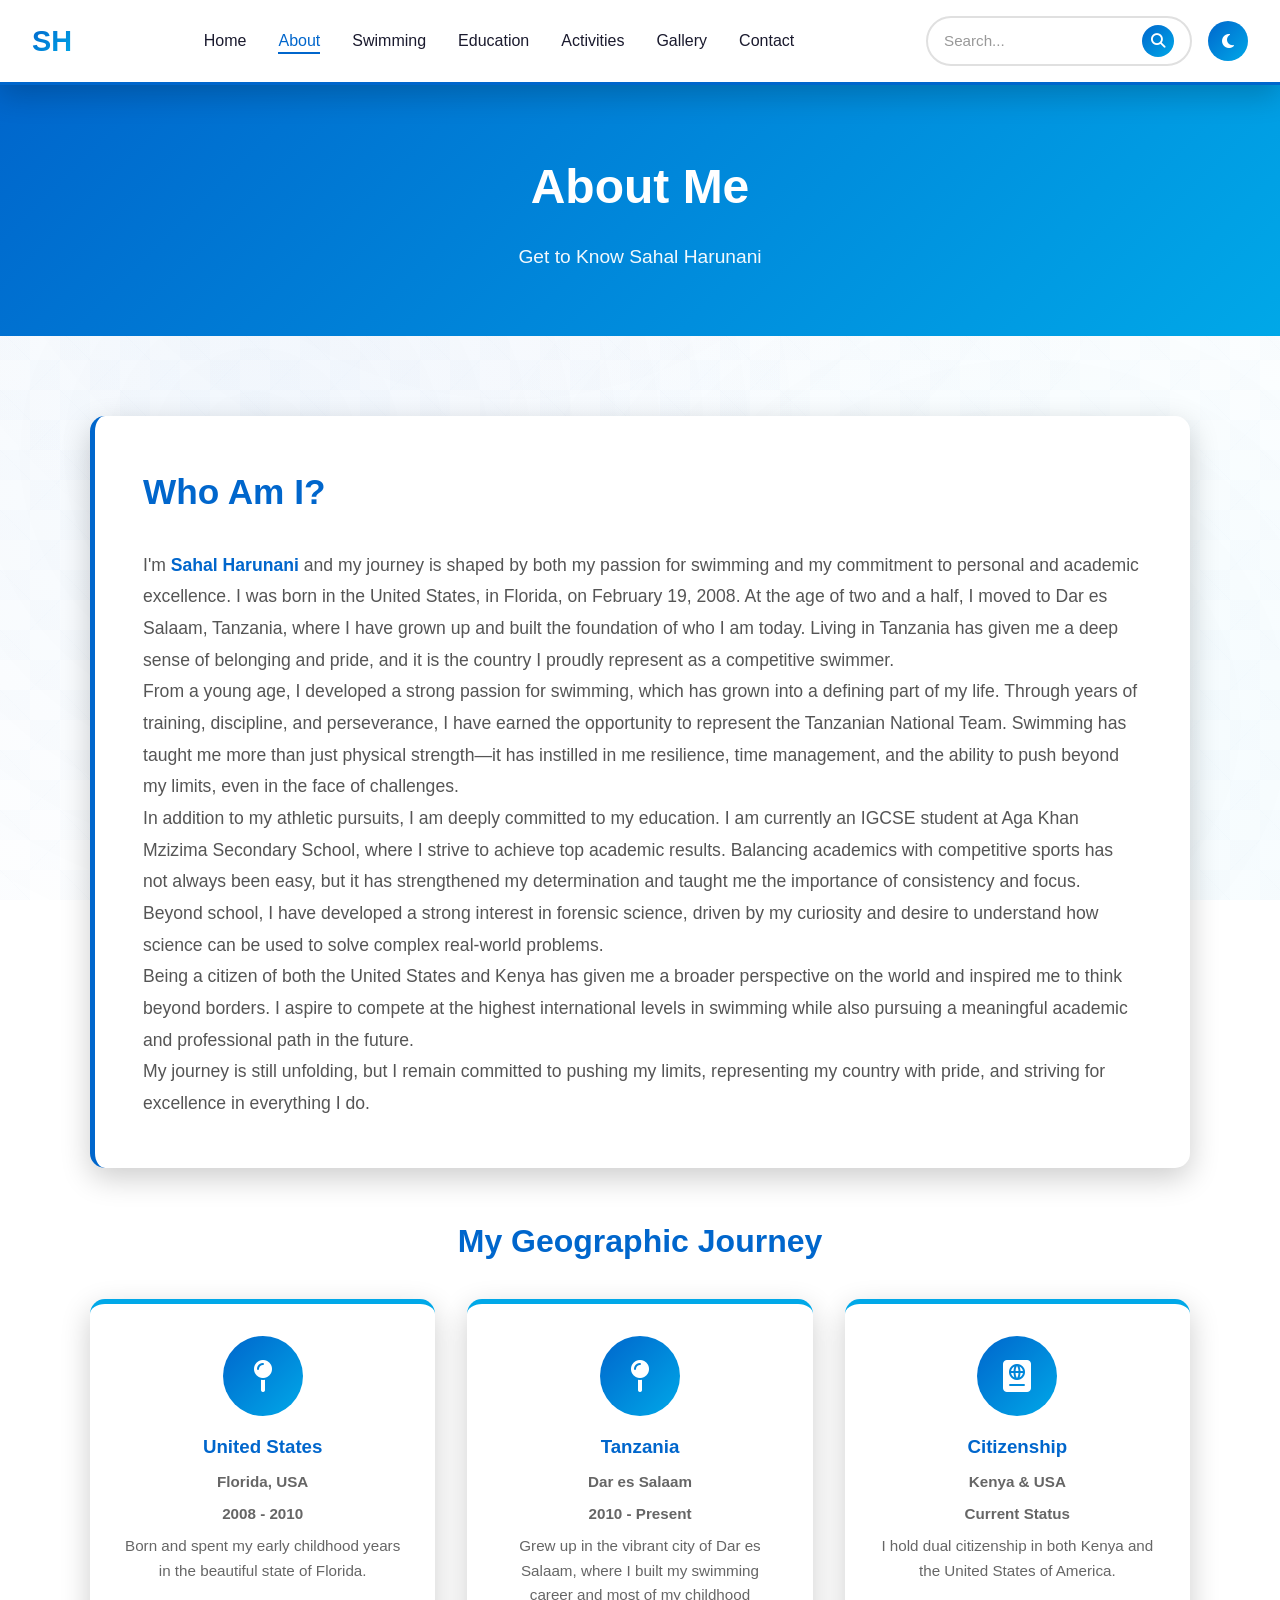
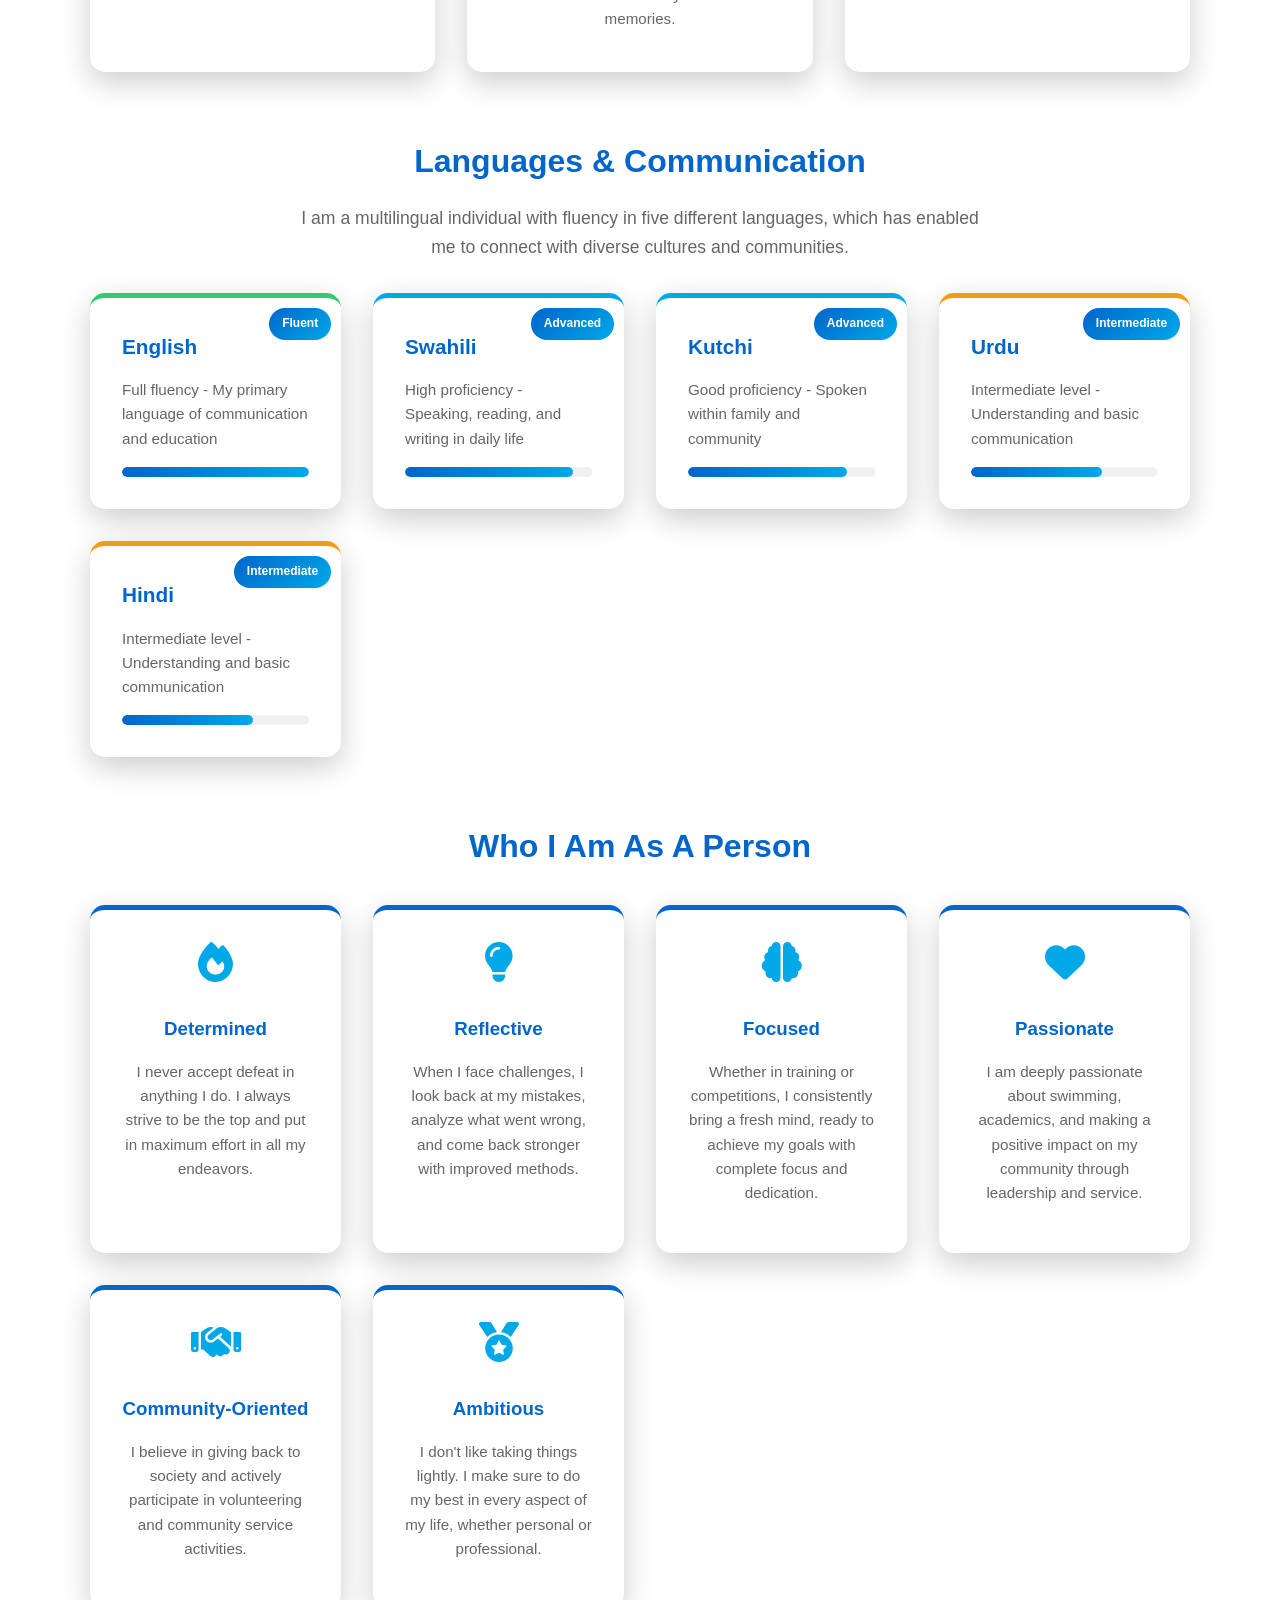
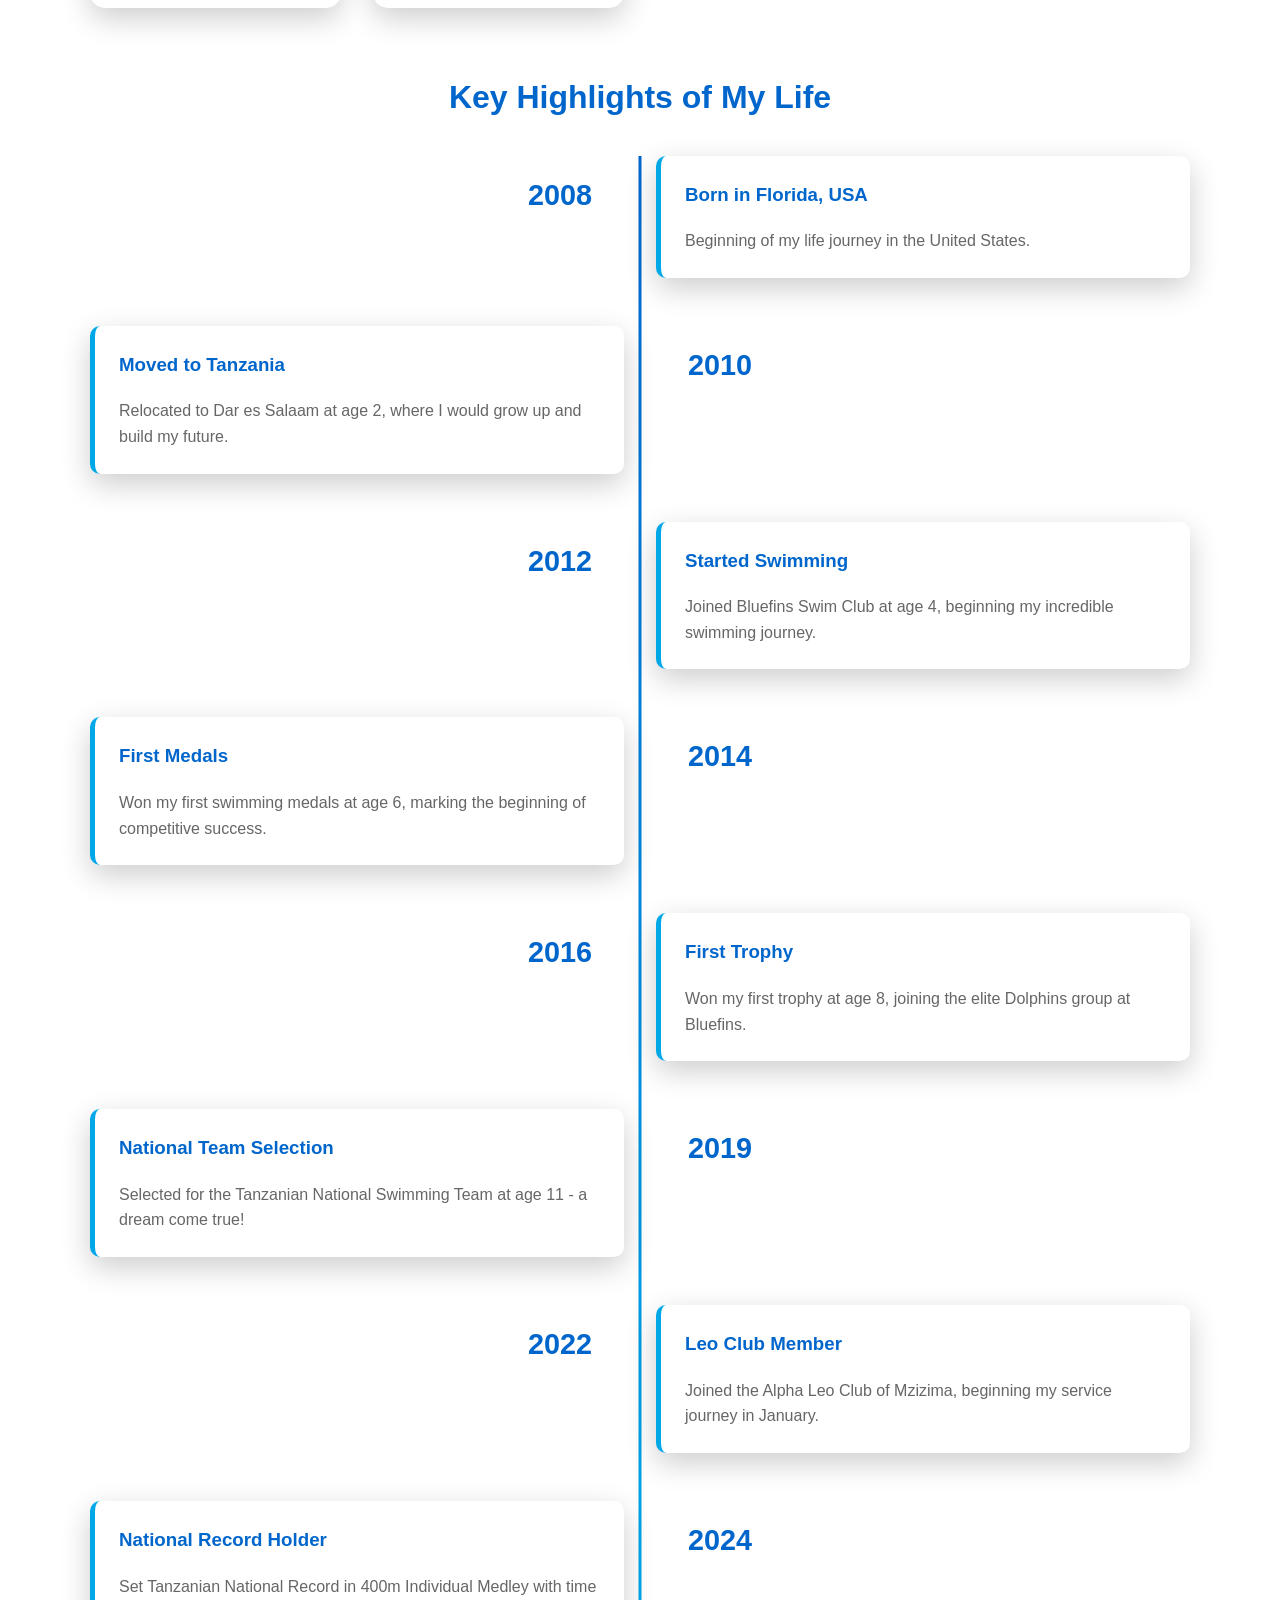
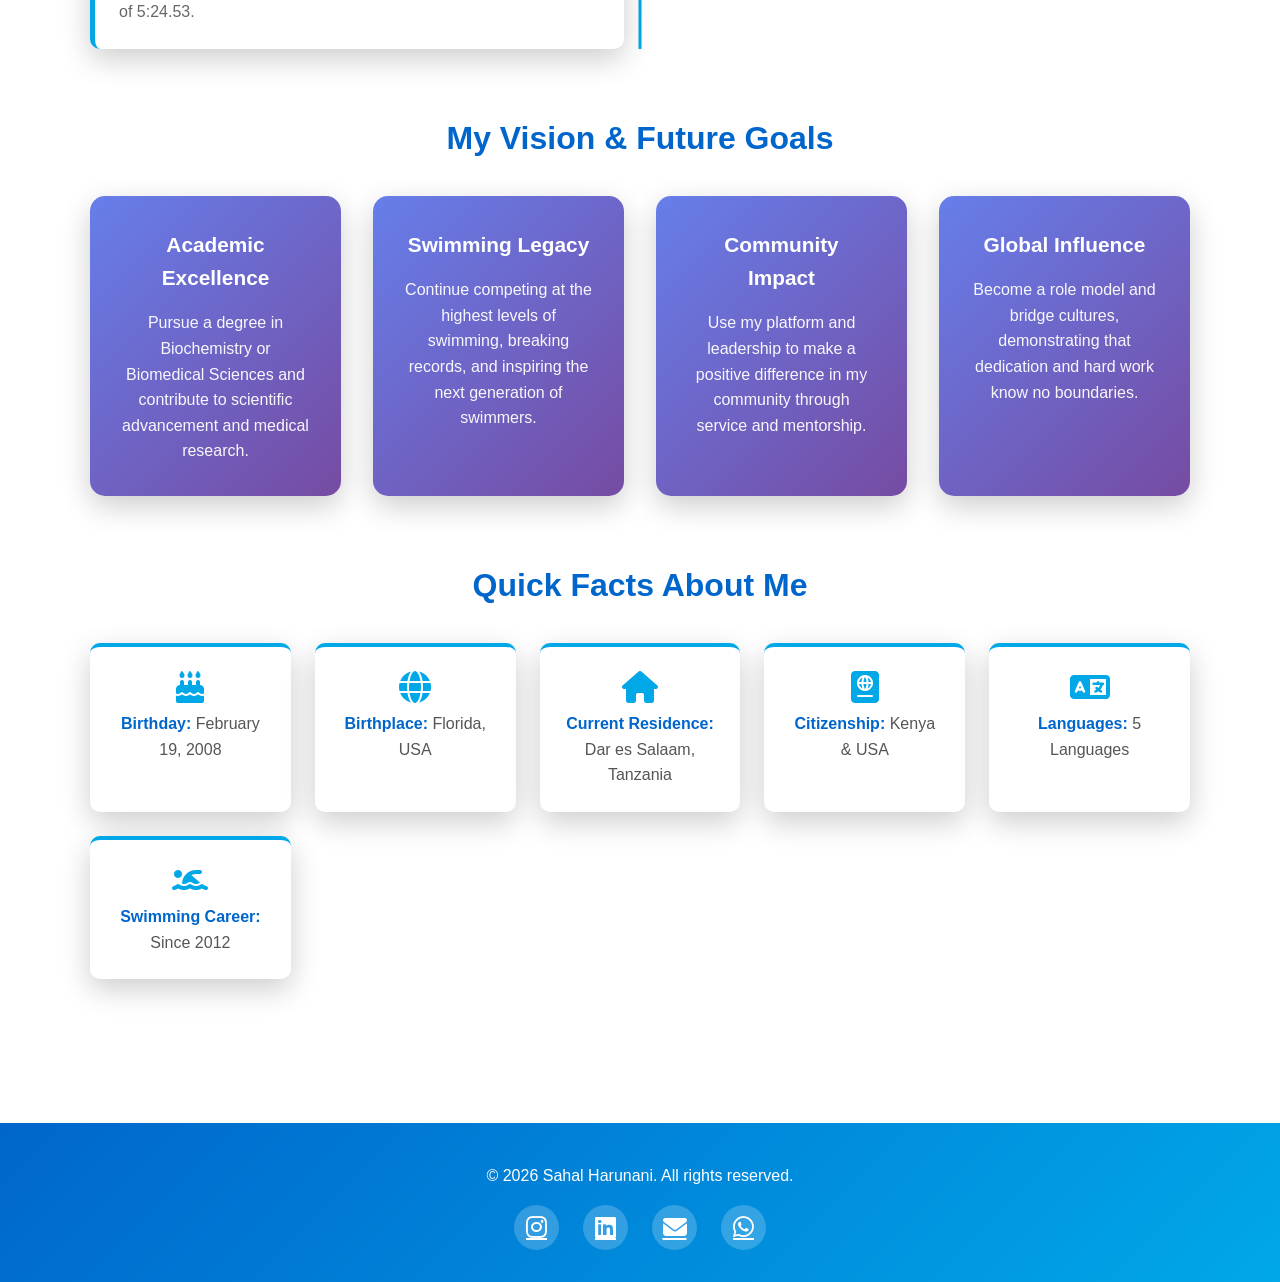
==== commit 2f656580: "Update about.html" ====
--- a/about.html
+++ b/about.html
@@ -52,7 +52,17 @@
             <div class="intro-card">
                 <h2>Who Am I?</h2>
                 <p class="intro-text">
-                    My name is <strong>Sahal Harunani</strong>. I was born in the United States of America, Florida, on February 19th, 2008. I lived in the US for 2 and a half years before moving to Tanzania, Dar es Salaam in 2010, where I grew up. I am currently a citizen of both Kenya and the United States of America.
+                    I'm <strong>Sahal Harunani</strong> and my journey is shaped by both my passion for swimming and my commitment to personal and academic excellence. I was born in the United States, in Florida, on February 19, 2008. At the age of two and a half, I moved to Dar es Salaam, Tanzania, where I have grown up and built the foundation of who I am today. Living in Tanzania has given me a deep sense of belonging and pride, and it is the country I proudly represent as a competitive swimmer.<br>
+
+From a young age, I developed a strong passion for swimming, which has grown into a defining part of my life. Through years of training, discipline, and perseverance, I have earned the opportunity to represent the Tanzanian National Team. Swimming has taught me more than just physical strength—it has instilled in me resilience, time management, and the ability to push beyond my limits, even in the face of challenges.<br>
+
+In addition to my athletic pursuits, I am deeply committed to my education. I am currently an IGCSE student at Aga Khan Mzizima Secondary School, where I strive to achieve top academic results. Balancing academics with competitive sports has not always been easy, but it has strengthened my determination and taught me the importance of consistency and focus. Beyond school, I have developed a strong interest in forensic science, driven by my curiosity and desire to understand how science can be used to solve complex real-world problems.<br>
+
+Being a citizen of both the United States and Kenya has given me a broader perspective on the world and inspired me to think beyond borders. I aspire to compete at the highest international levels in swimming while also pursuing a meaningful academic and professional path in the future.<br>
+
+My journey is still unfolding, but I remain committed to pushing my limits, representing my country with pride, and striving for excellence in everything I do.
+                <br>
+                    
                 </p>
             </div>
         </div>
@@ -326,7 +336,7 @@
                 <a href="https://linkedin.com/in/sahal-harunani-387bb63b5" target="_blank" title="LinkedIn">
                     <i class="fab fa-linkedin"></i>
                 </a>
-                <a href="mailto:shalharunani@gmail.com" title="Email">
+                <a href="mailto:sahalharunani@gmail.com" title="Email">
                     <i class="fas fa-envelope"></i>
                 </a>
                 <a href="https://wa.me/255787596678" target="_blank" title="WhatsApp">
--- a/styles.css
+++ b/styles.css
@@ -265,7 +265,7 @@
 
 .search-input-nav {
     flex: 1;
-    min-width: 150px;
+    min-width: 150;
     border: none;
     background: transparent;
     color: var(--light-text);
@@ -473,20 +473,93 @@
     color: #666;
 }
 
-/* Responsive Search Box */
-@media (max-width: 1024px) {
+/* ===== ELEGANT BACKGROUND DESIGN ===== */
+body::before {
+    content: '';
+    position: fixed;
+    top: 0;
+    left: 0;
+    width: 100%;
+    height: 100%;
+    background: 
+        radial-gradient(circle at 20% 50%, rgba(0, 102, 204, 0.05) 0%, transparent 50%),
+        radial-gradient(circle at 80% 80%, rgba(0, 168, 232, 0.05) 0%, transparent 50%),
+        radial-gradient(circle at 40% 0%, rgba(102, 126, 234, 0.03) 0%, transparent 60%);
+    pointer-events: none;
+    z-index: -1;
+}
+
+body.dark-mode::before {
+    background: 
+        radial-gradient(circle at 20% 50%, rgba(0, 168, 232, 0.08) 0%, transparent 50%),
+        radial-gradient(circle at 80% 80%, rgba(0, 102, 204, 0.08) 0%, transparent 50%),
+        radial-gradient(circle at 40% 0%, rgba(102, 126, 234, 0.06) 0%, transparent 60%);
+}
+
+/* Subtle Pattern Background */
+body::after {
+    content: '';
+    position: fixed;
+    top: 0;
+    left: 0;
+    width: 100%;
+    height: 100%;
+    background-image: 
+        linear-gradient(45deg, rgba(0, 102, 204, 0.01) 25%, transparent 25%),
+        linear-gradient(-45deg, rgba(0, 102, 204, 0.01) 25%, transparent 25%),
+        linear-gradient(45deg, transparent 75%, rgba(0, 102, 204, 0.01) 75%),
+        linear-gradient(-45deg, transparent 75%, rgba(0, 102, 204, 0.01) 75%);
+    background-size: 60px 60px;
+    background-position: 0 0, 0 30px, 30px -30px, -30px 0px;
+    pointer-events: none;
+    z-index: -1;
+}
+
+body.dark-mode::after {
+    background-image: 
+        linear-gradient(45deg, rgba(0, 168, 232, 0.02) 25%, transparent 25%),
+        linear-gradient(-45deg, rgba(0, 168, 232, 0.02) 25%, transparent 25%),
+        linear-gradient(45deg, transparent 75%, rgba(0, 168, 232, 0.02) 75%),
+        linear-gradient(-45deg, transparent 75%, rgba(0, 168, 232, 0.02) 75%);
+}
+
+/* ===== MOBILE FIX (UPDATED) ===== */
+
+@media (max-width: 768px) {
+    .nav-container {
+        display: flex;
+        align-items: center;
+        justify-content: space-between;
+        flex-wrap: nowrap; /* ❗ keep everything in one line */
+    }
+
+    .nav-controls {
+        display: flex;
+        align-items: center;
+        gap: 0.3rem;
+    }
+
+    .search-box-nav {
+        display: flex;
+        flex: 0 1 200px;   /* 🔥 controls width */
+        max-width: 200px;
+        padding: 0.2rem 0.4rem;
+    }
+
     .search-input-nav {
-        min-width: 120px;
-    }
-}
-
-@media (max-width: 768px) {
-    .search-box-nav {
-        display: none;
+        flex: 1;
+        min-width: 0;  /* 🔥 fixes mobile overflow */
+        font-size: 0.85rem;
+    }
+
+    .search-btn-nav {
+        width: 26px;
+        height: 26px;
+        font-size: 0.75rem;
     }
 
     .nav-menu {
-        gap: 1rem;
+        gap: 0.8rem;
     }
 
     .search-results-modal {
@@ -499,22 +572,6 @@
 
     .search-results-grid {
         grid-template-columns: 1fr;
-    }
-}
-
-@media (max-width: 600px) {
-    .search-box-nav.mobile-active {
-        display: flex;
-        position: absolute;
-        top: 60px;
-        left: 1rem;
-        right: 1rem;
-        width: auto;
-        margin-bottom: 1rem;
-    }
-
-    .search-results-modal {
-        max-height: 500px;
     }
 }
 
@@ -2685,14 +2742,3 @@
         padding: 1rem;
     }
 }
-
-
-
-    .stroke-title i {
-        font-size: 1.5rem;
-    }
-
-    .stroke-title h3 {
-        font-size: 1.4rem;
-    }
-}
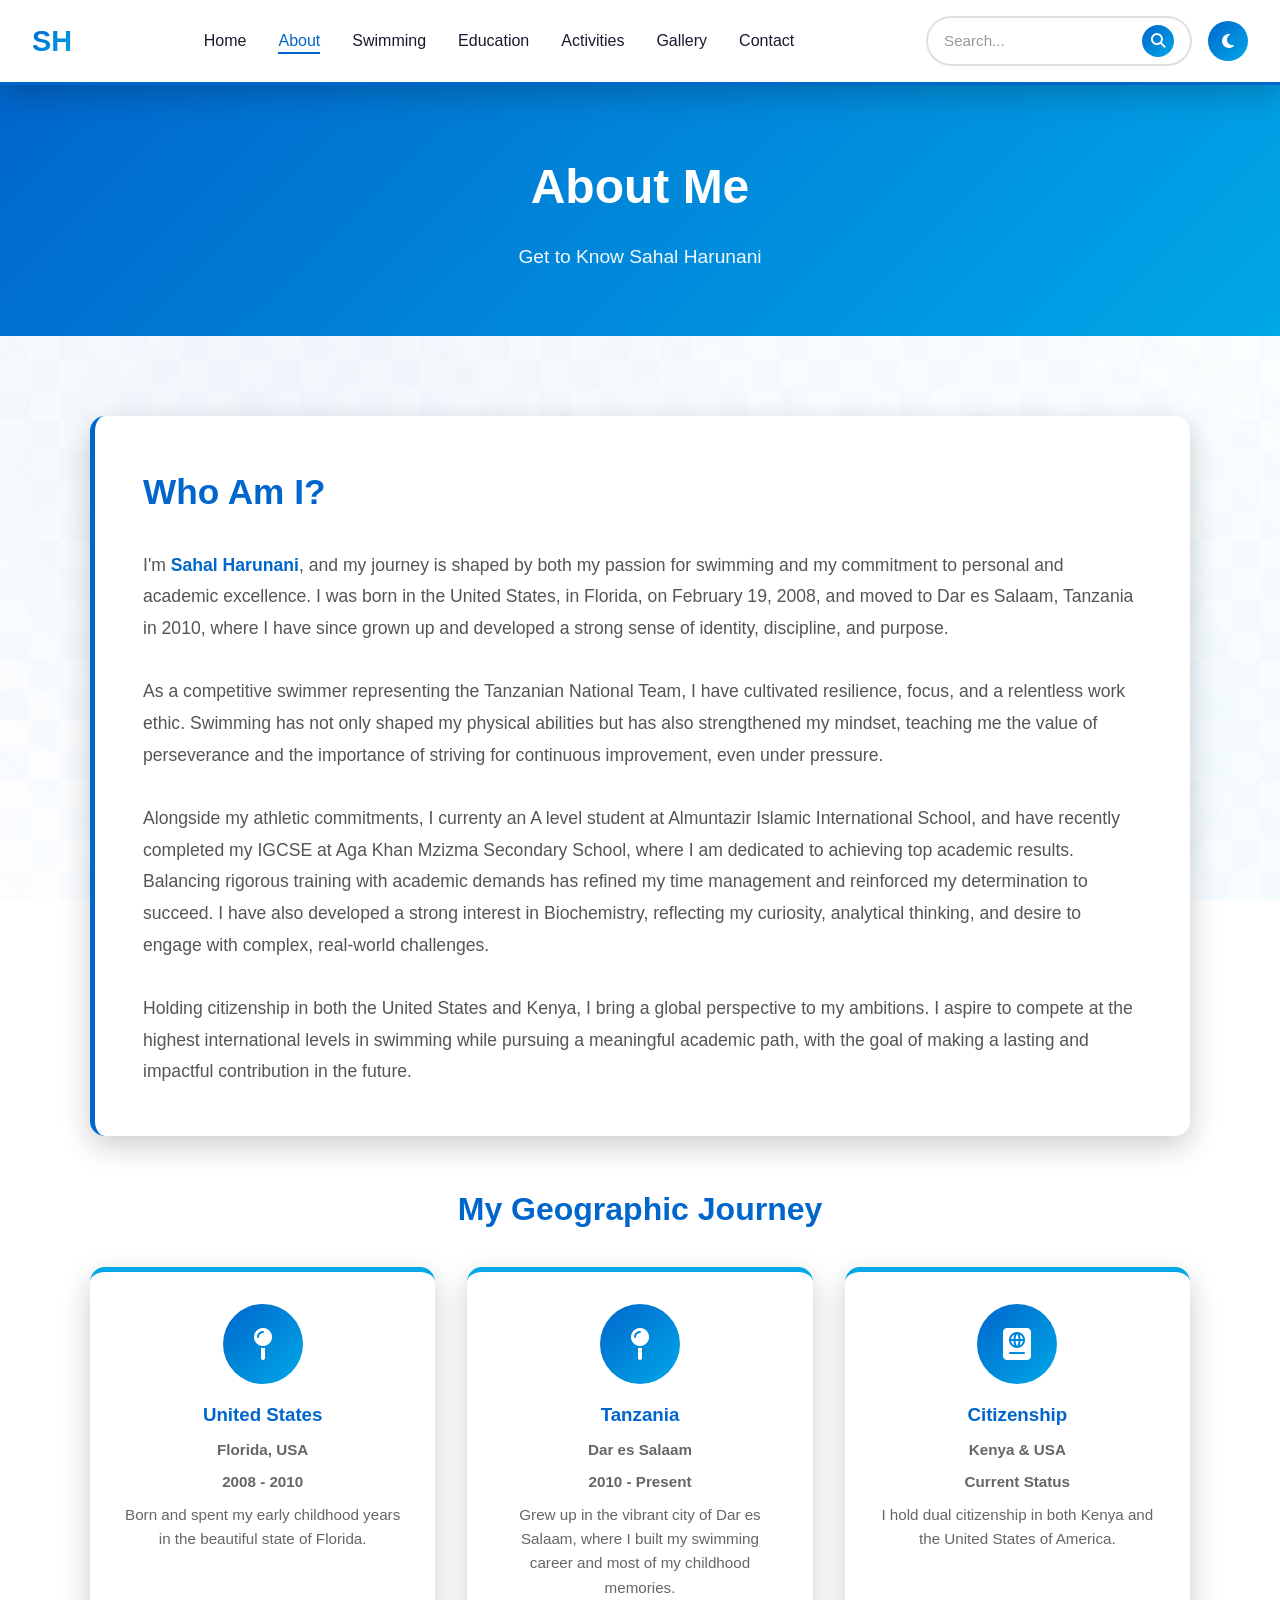
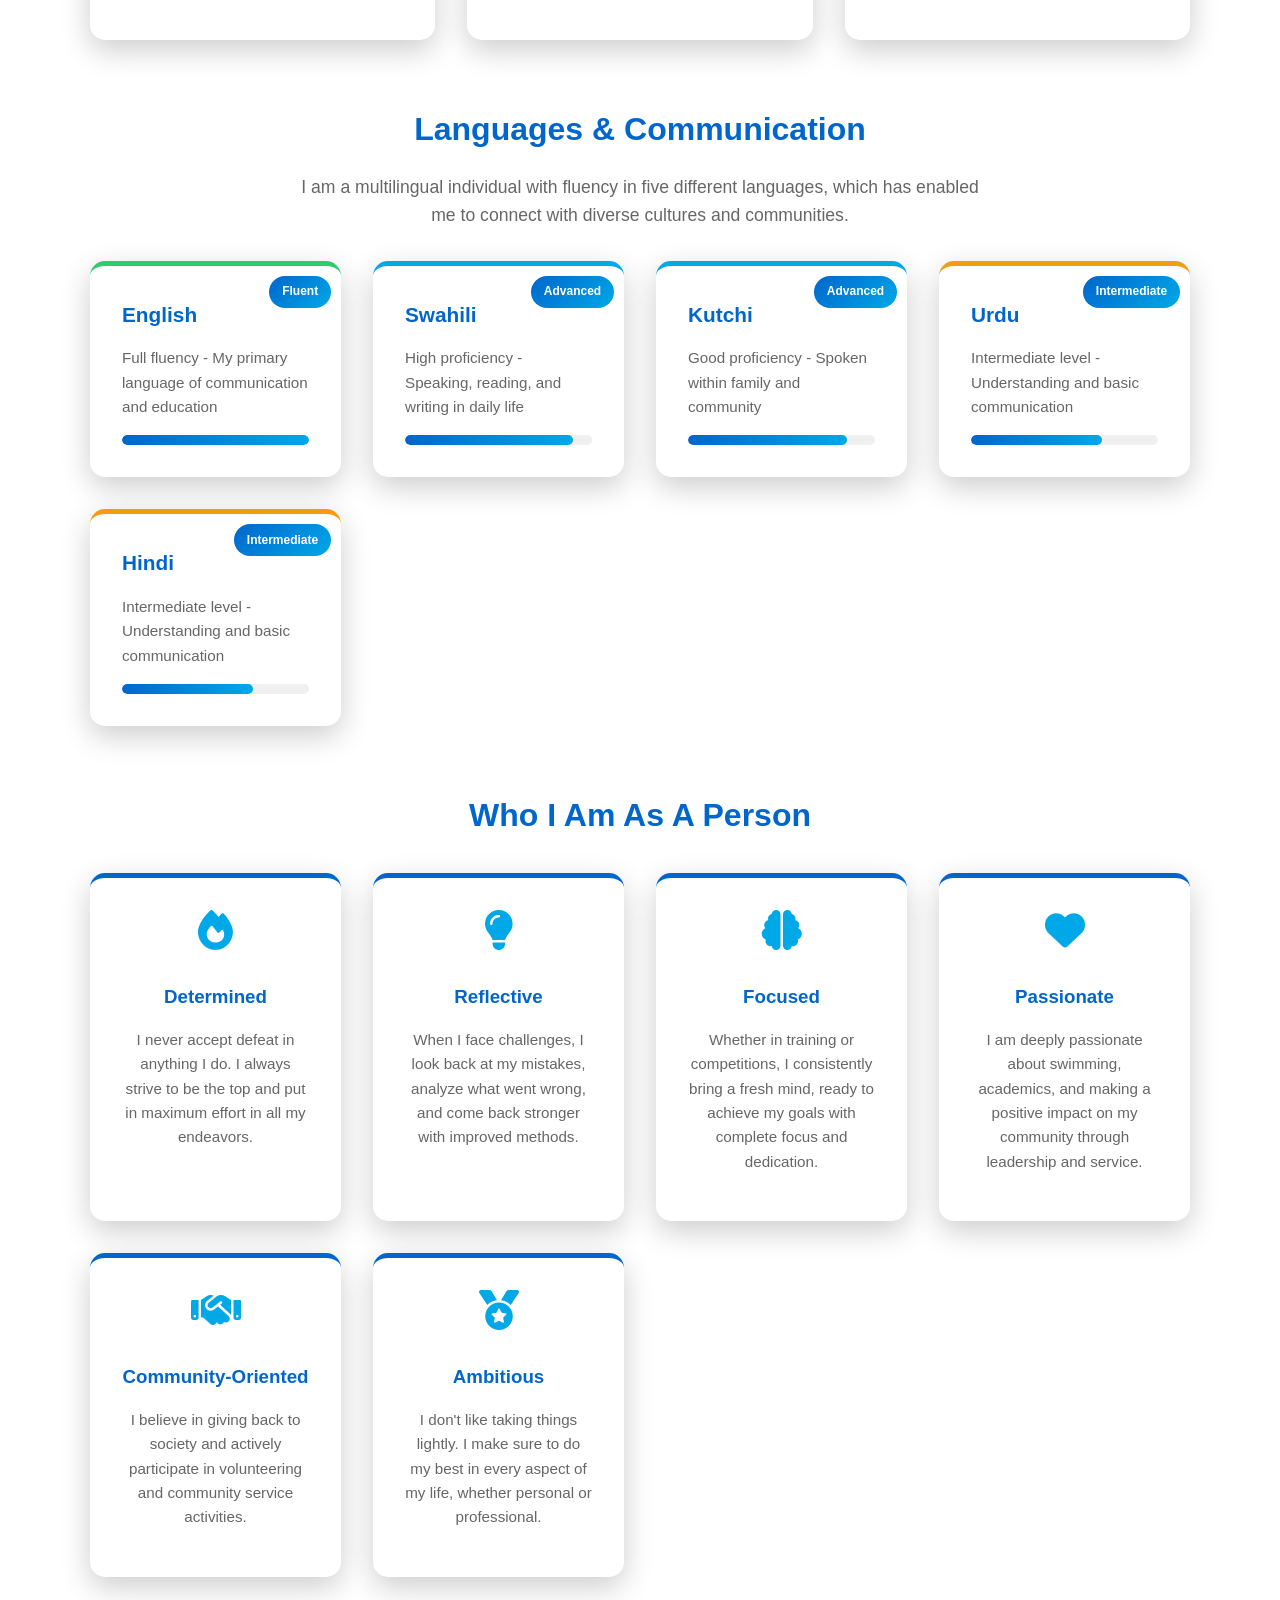
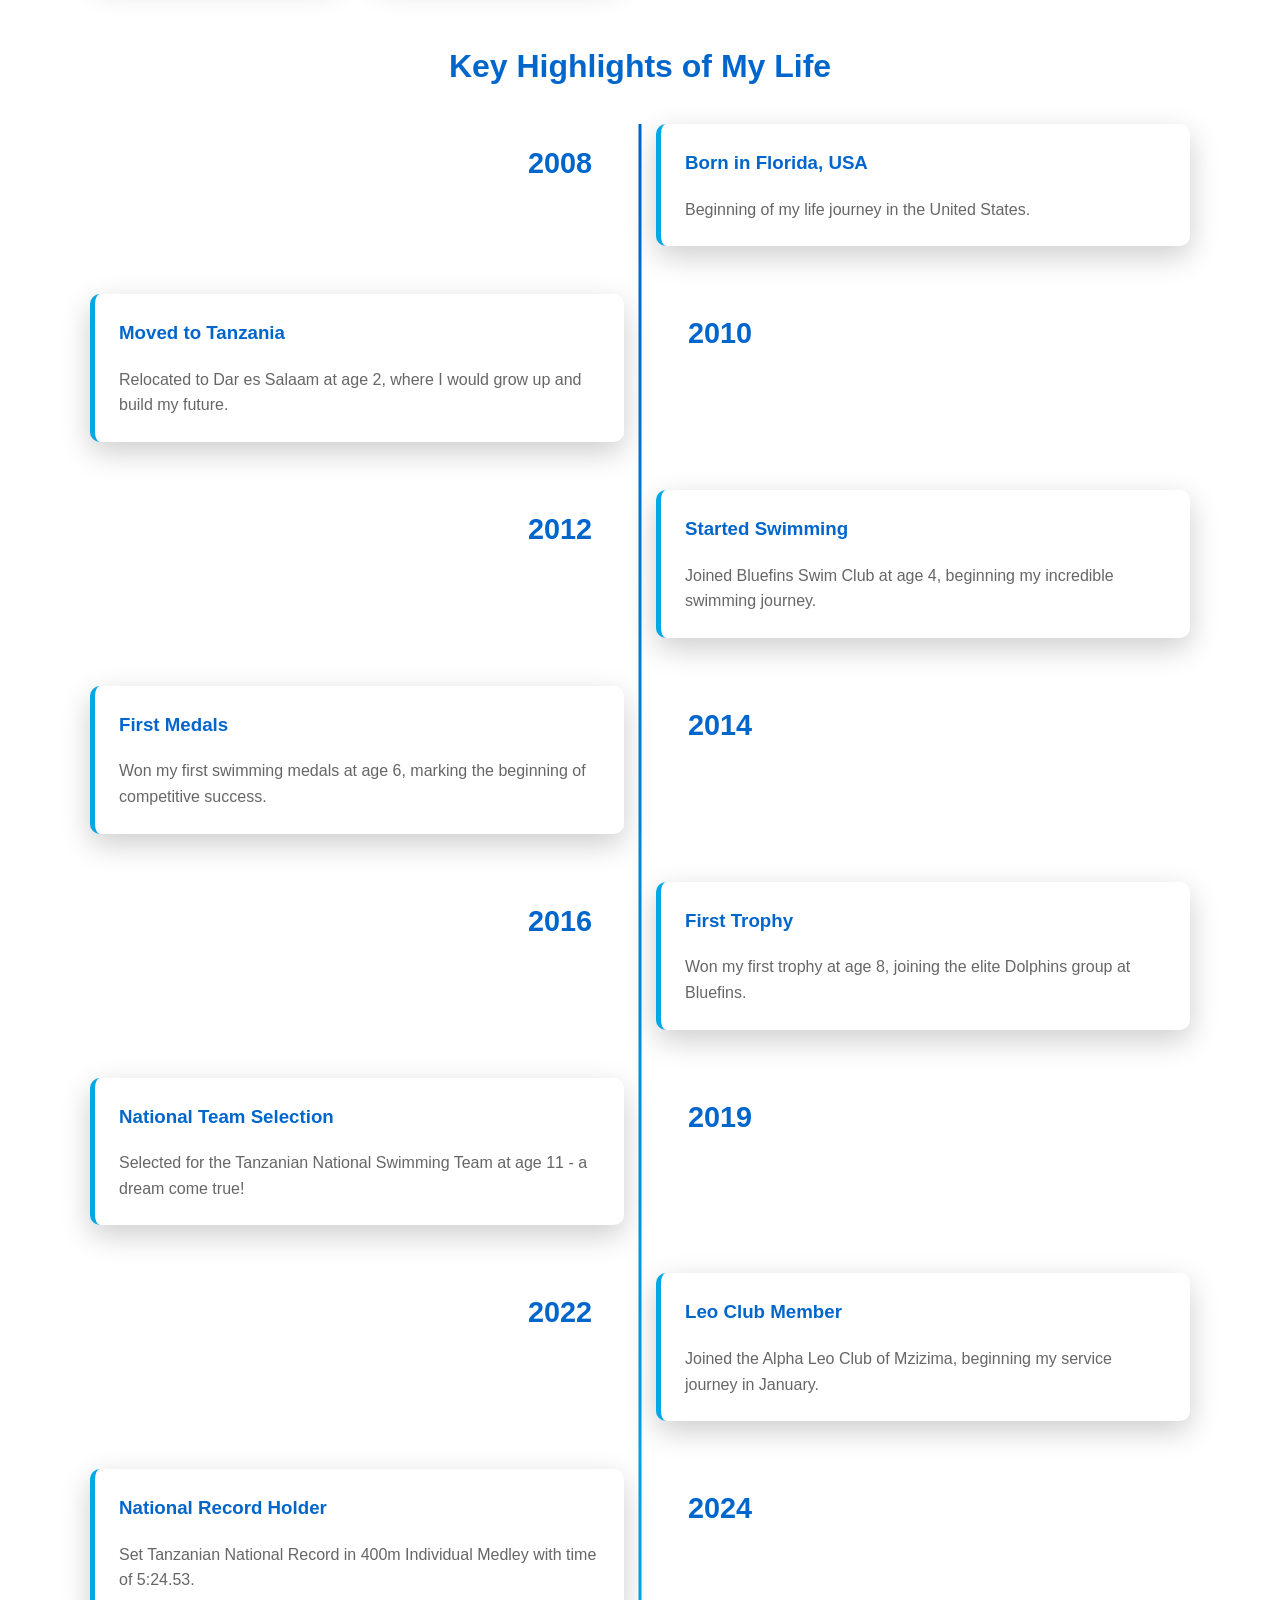
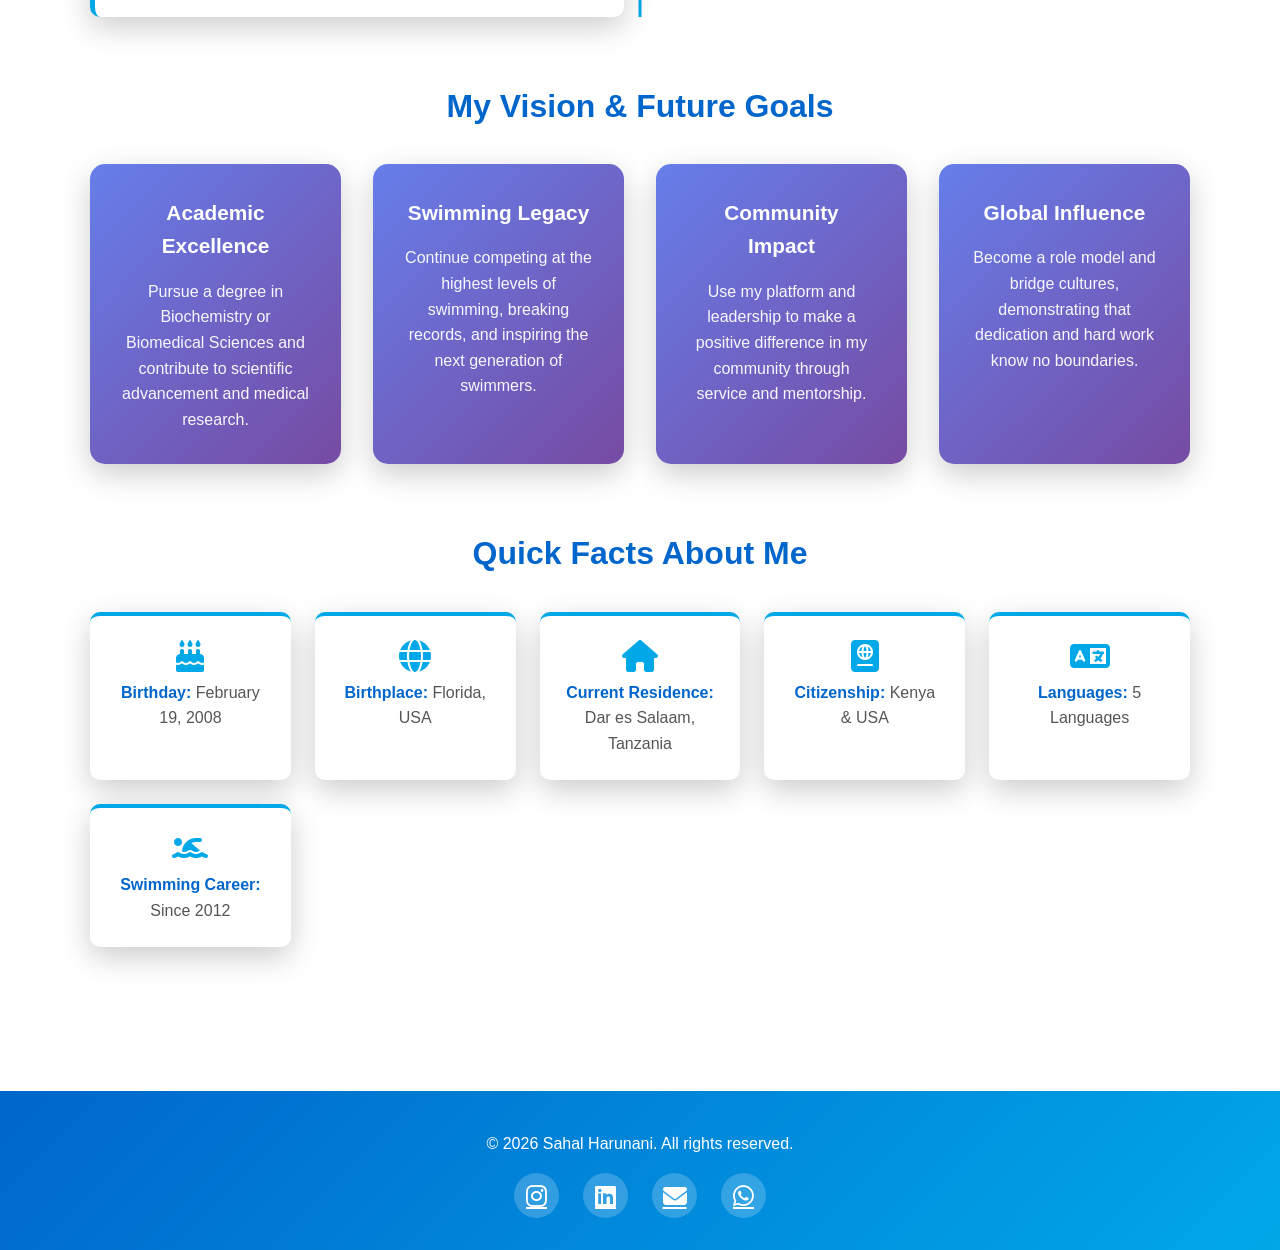
==== commit 36079a46: "Update about.html" ====
--- a/about.html
+++ b/about.html
@@ -52,16 +52,14 @@
             <div class="intro-card">
                 <h2>Who Am I?</h2>
                 <p class="intro-text">
-                    I'm <strong>Sahal Harunani</strong> and my journey is shaped by both my passion for swimming and my commitment to personal and academic excellence. I was born in the United States, in Florida, on February 19, 2008. At the age of two and a half, I moved to Dar es Salaam, Tanzania, where I have grown up and built the foundation of who I am today. Living in Tanzania has given me a deep sense of belonging and pride, and it is the country I proudly represent as a competitive swimmer.<br>
-
-From a young age, I developed a strong passion for swimming, which has grown into a defining part of my life. Through years of training, discipline, and perseverance, I have earned the opportunity to represent the Tanzanian National Team. Swimming has taught me more than just physical strength—it has instilled in me resilience, time management, and the ability to push beyond my limits, even in the face of challenges.<br>
-
-In addition to my athletic pursuits, I am deeply committed to my education. I am currently an IGCSE student at Aga Khan Mzizima Secondary School, where I strive to achieve top academic results. Balancing academics with competitive sports has not always been easy, but it has strengthened my determination and taught me the importance of consistency and focus. Beyond school, I have developed a strong interest in forensic science, driven by my curiosity and desire to understand how science can be used to solve complex real-world problems.<br>
-
-Being a citizen of both the United States and Kenya has given me a broader perspective on the world and inspired me to think beyond borders. I aspire to compete at the highest international levels in swimming while also pursuing a meaningful academic and professional path in the future.<br>
-
-My journey is still unfolding, but I remain committed to pushing my limits, representing my country with pride, and striving for excellence in everything I do.
-                <br>
+                    I'm <strong>Sahal Harunani</strong>, and my journey is shaped by both my passion for swimming and my commitment to personal and academic excellence. I was born in the United States, in Florida, on February 19, 2008, and moved to Dar es Salaam, Tanzania in 2010, where I have since grown up and developed a strong sense of identity, discipline, and purpose.<br><br>
+
+As a competitive swimmer representing the Tanzanian National Team, I have cultivated resilience, focus, and a relentless work ethic. Swimming has not only shaped my physical abilities but has also strengthened my mindset, teaching me the value of perseverance and the importance of striving for continuous improvement, even under pressure.<br><br>
+
+Alongside my athletic commitments, I currenty an A level student at Almuntazir Islamic International School, and have recently completed my IGCSE at Aga Khan Mzizma Secondary School, where I am dedicated to achieving top academic results. Balancing rigorous training with academic demands has refined my time management and reinforced my determination to succeed. I have also developed a strong interest in Biochemistry, reflecting my curiosity, analytical thinking, and desire to engage with complex, real-world challenges.<br><br>
+
+Holding citizenship in both the United States and Kenya, I bring a global perspective to my ambitions. I aspire to compete at the highest international levels in swimming while pursuing a meaningful academic path, with the goal of making a lasting and impactful contribution in the future. 
+                
                     
                 </p>
             </div>
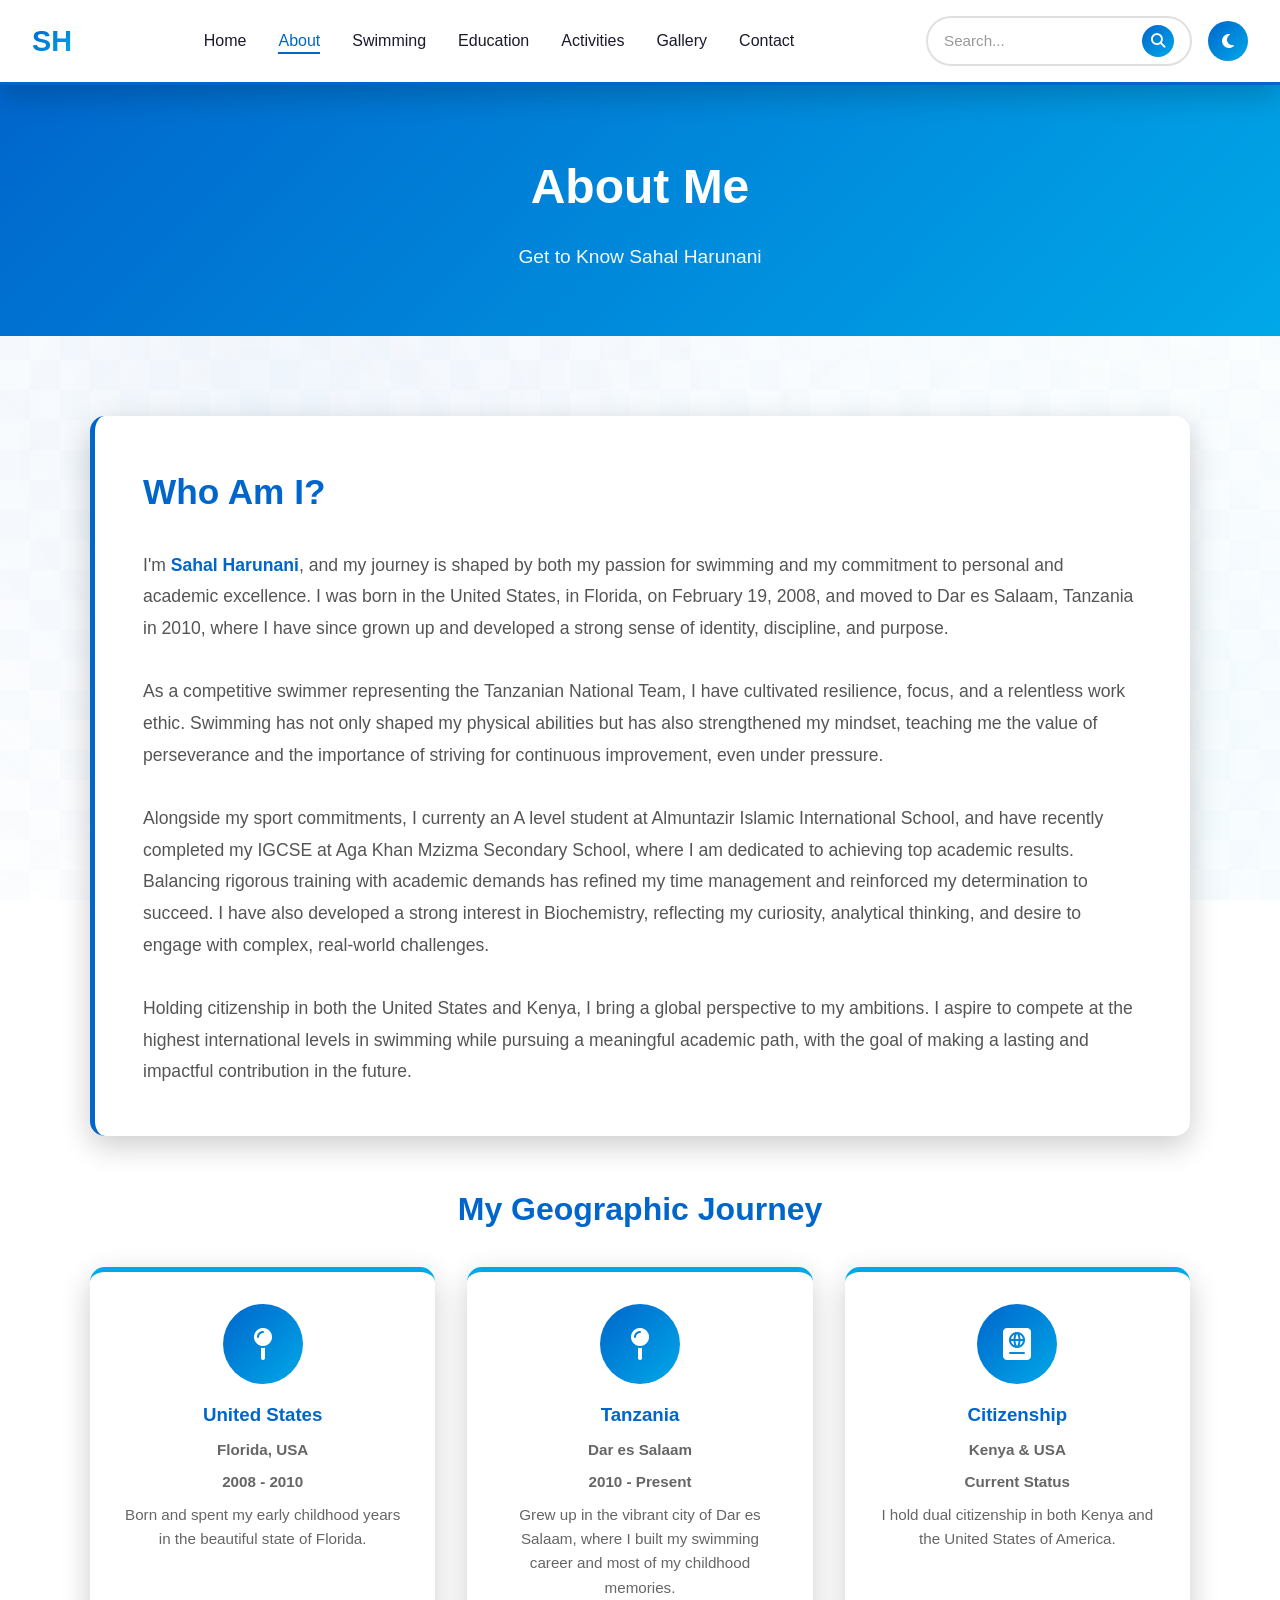
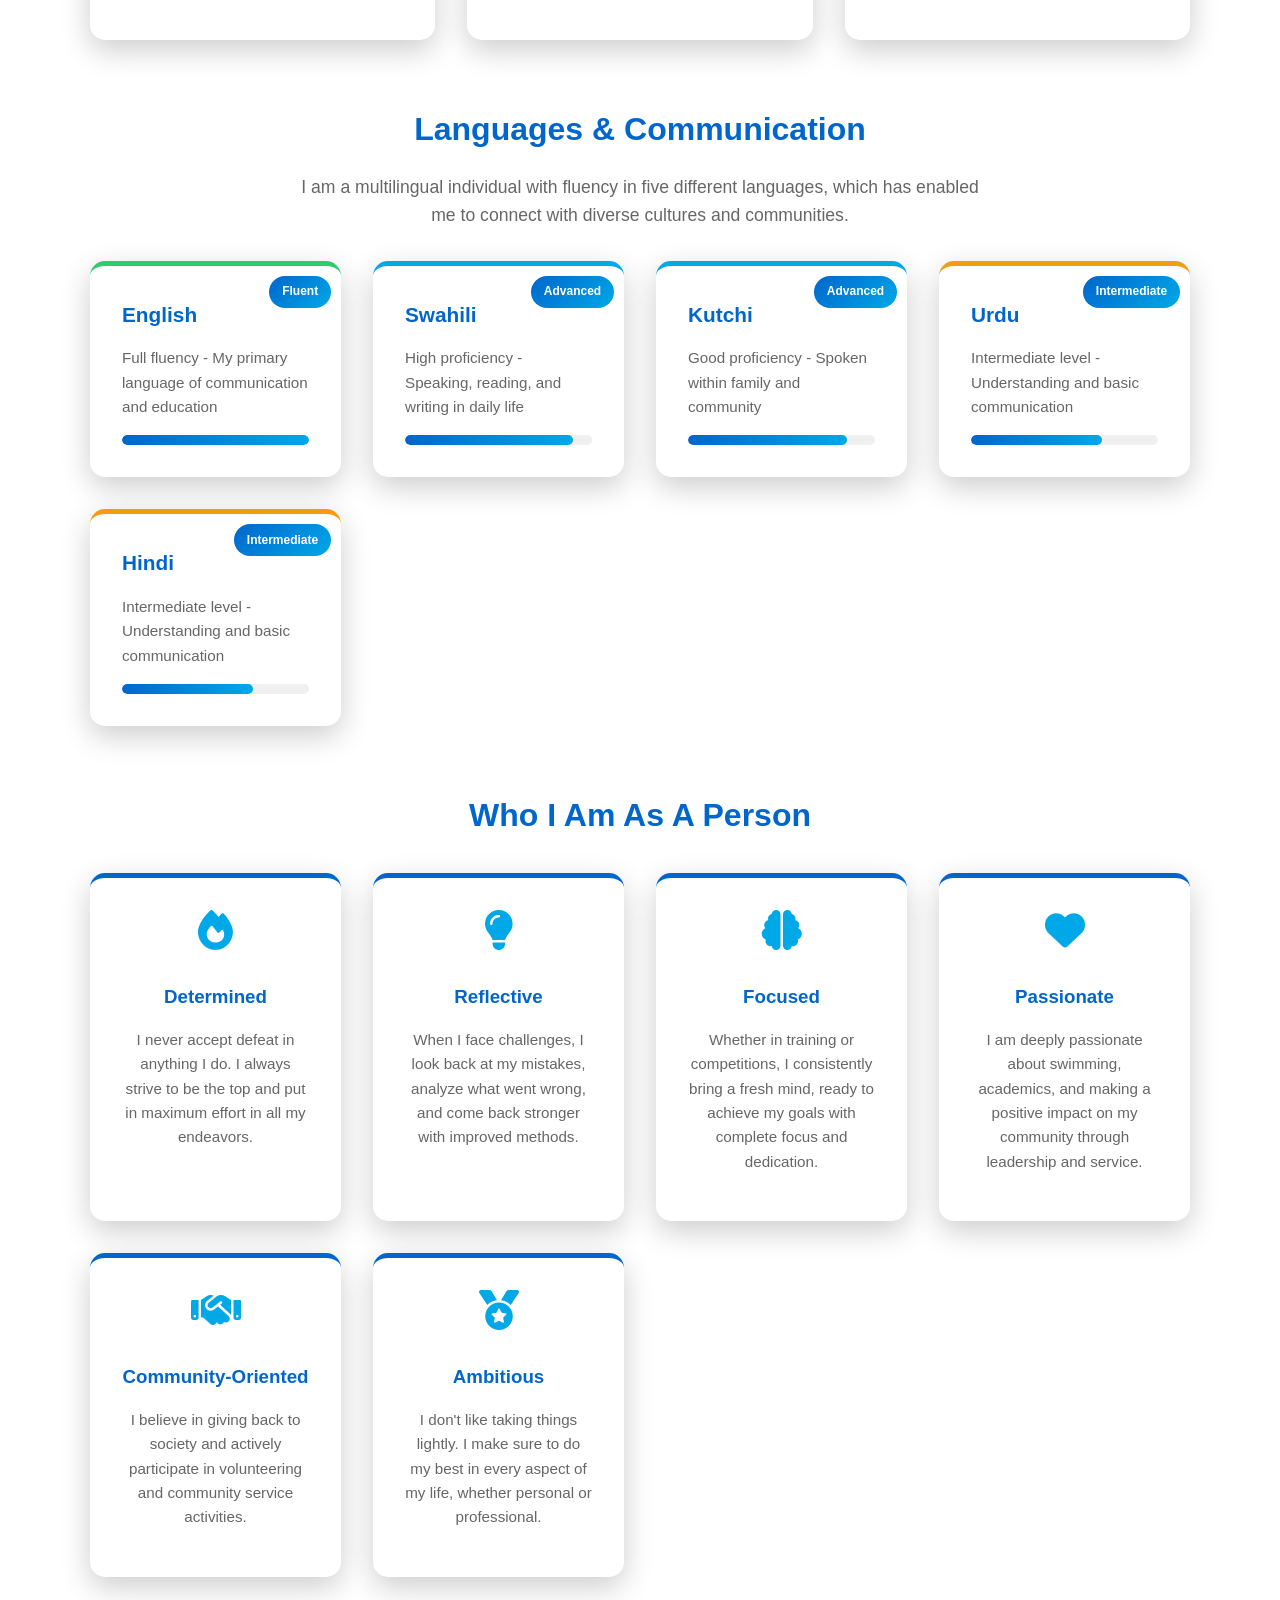
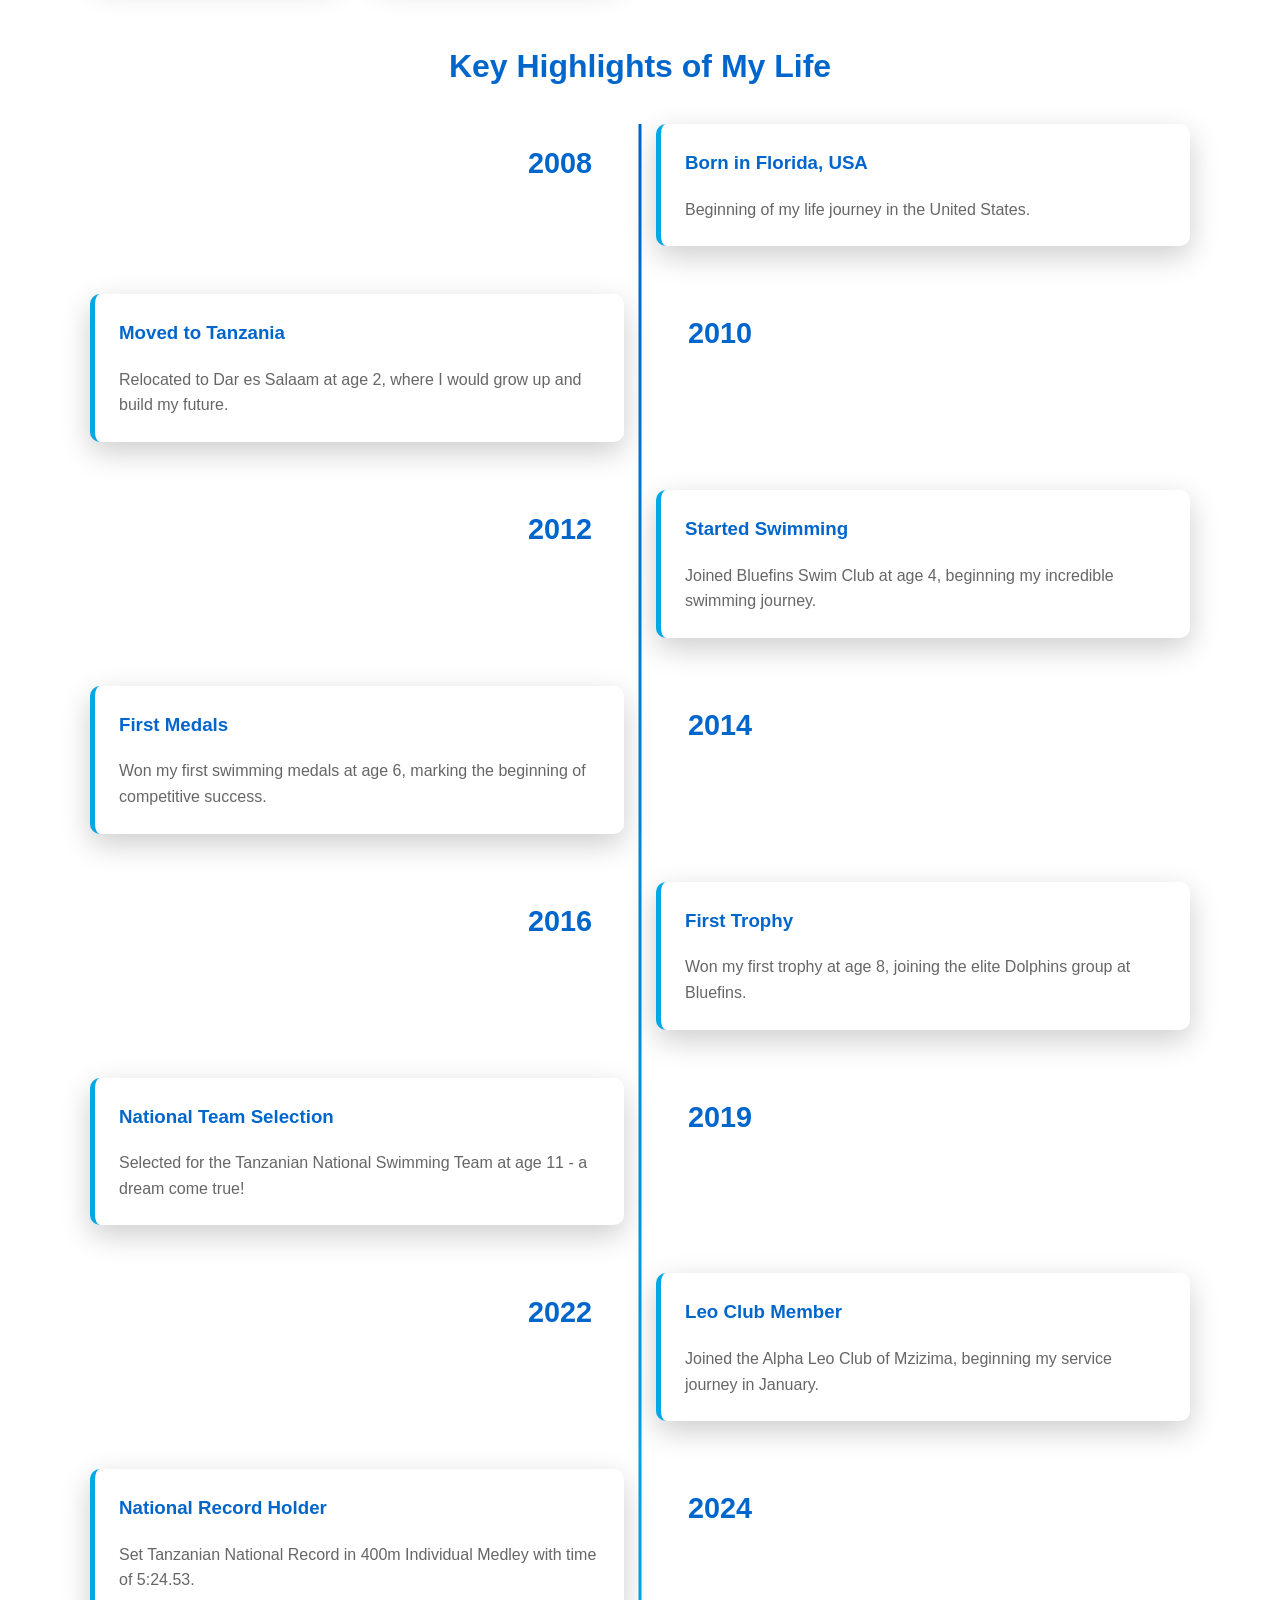
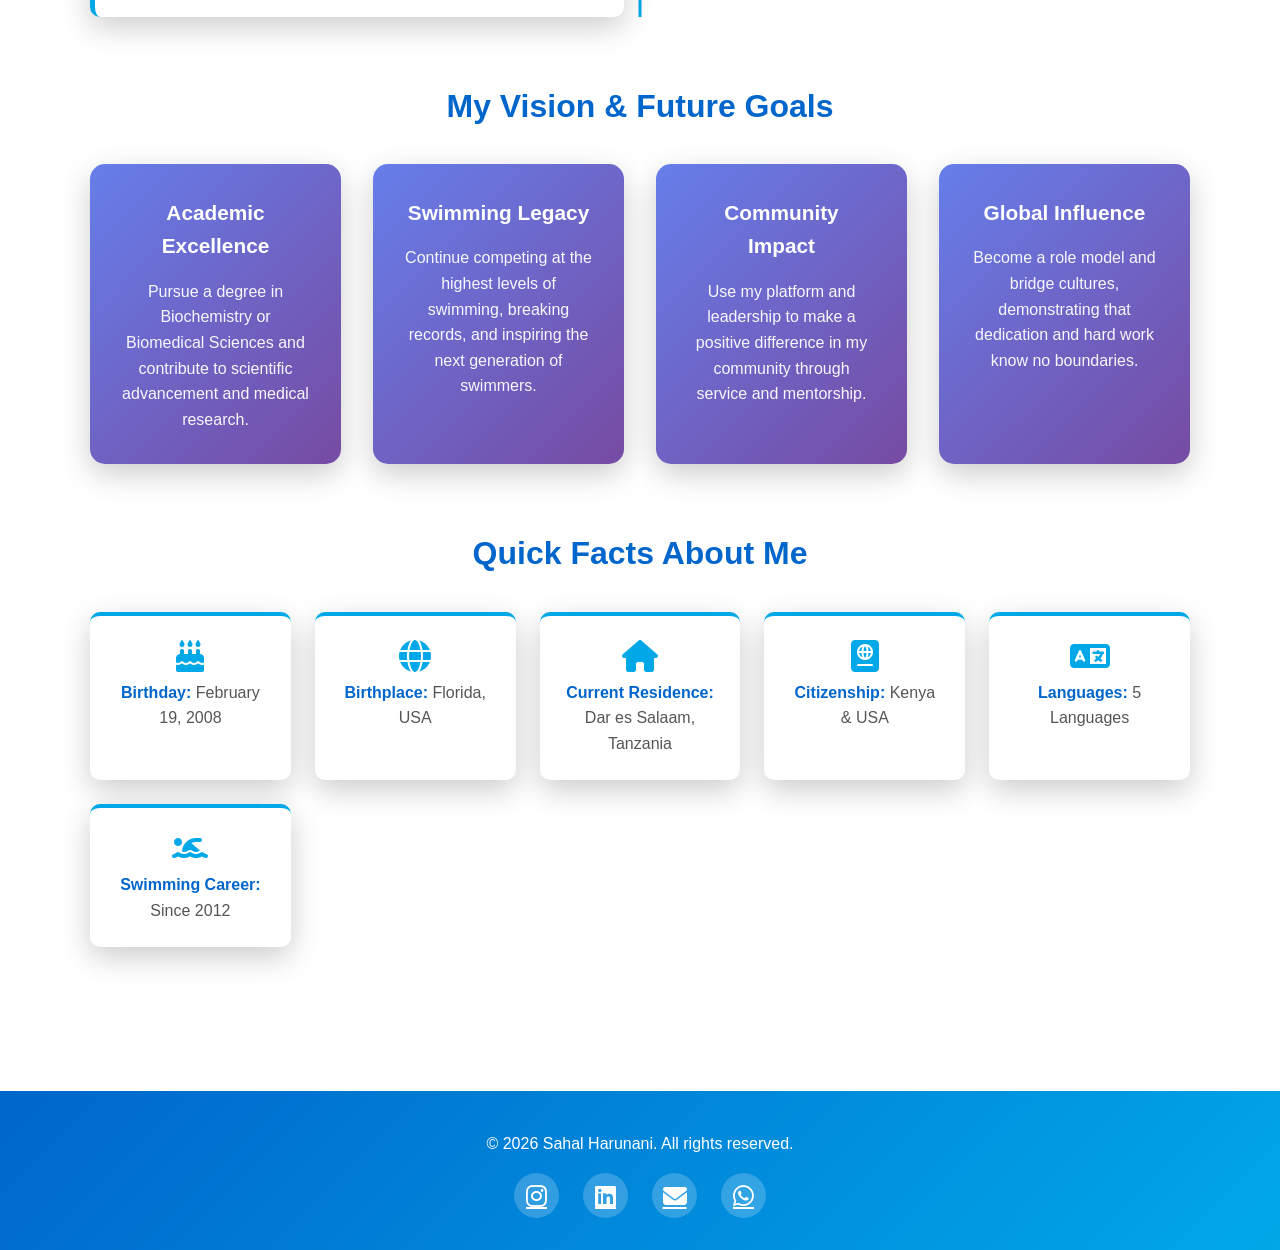
==== commit c2203653: "Update about.html" ====
--- a/about.html
+++ b/about.html
@@ -56,7 +56,7 @@
 
 As a competitive swimmer representing the Tanzanian National Team, I have cultivated resilience, focus, and a relentless work ethic. Swimming has not only shaped my physical abilities but has also strengthened my mindset, teaching me the value of perseverance and the importance of striving for continuous improvement, even under pressure.<br><br>
 
-Alongside my athletic commitments, I currenty an A level student at Almuntazir Islamic International School, and have recently completed my IGCSE at Aga Khan Mzizma Secondary School, where I am dedicated to achieving top academic results. Balancing rigorous training with academic demands has refined my time management and reinforced my determination to succeed. I have also developed a strong interest in Biochemistry, reflecting my curiosity, analytical thinking, and desire to engage with complex, real-world challenges.<br><br>
+Alongside my sport commitments, I currenty an A level student at Almuntazir Islamic International School, and have recently completed my IGCSE at Aga Khan Mzizma Secondary School, where I am dedicated to achieving top academic results. Balancing rigorous training with academic demands has refined my time management and reinforced my determination to succeed. I have also developed a strong interest in Biochemistry, reflecting my curiosity, analytical thinking, and desire to engage with complex, real-world challenges.<br><br>
 
 Holding citizenship in both the United States and Kenya, I bring a global perspective to my ambitions. I aspire to compete at the highest international levels in swimming while pursuing a meaningful academic path, with the goal of making a lasting and impactful contribution in the future. 
                 
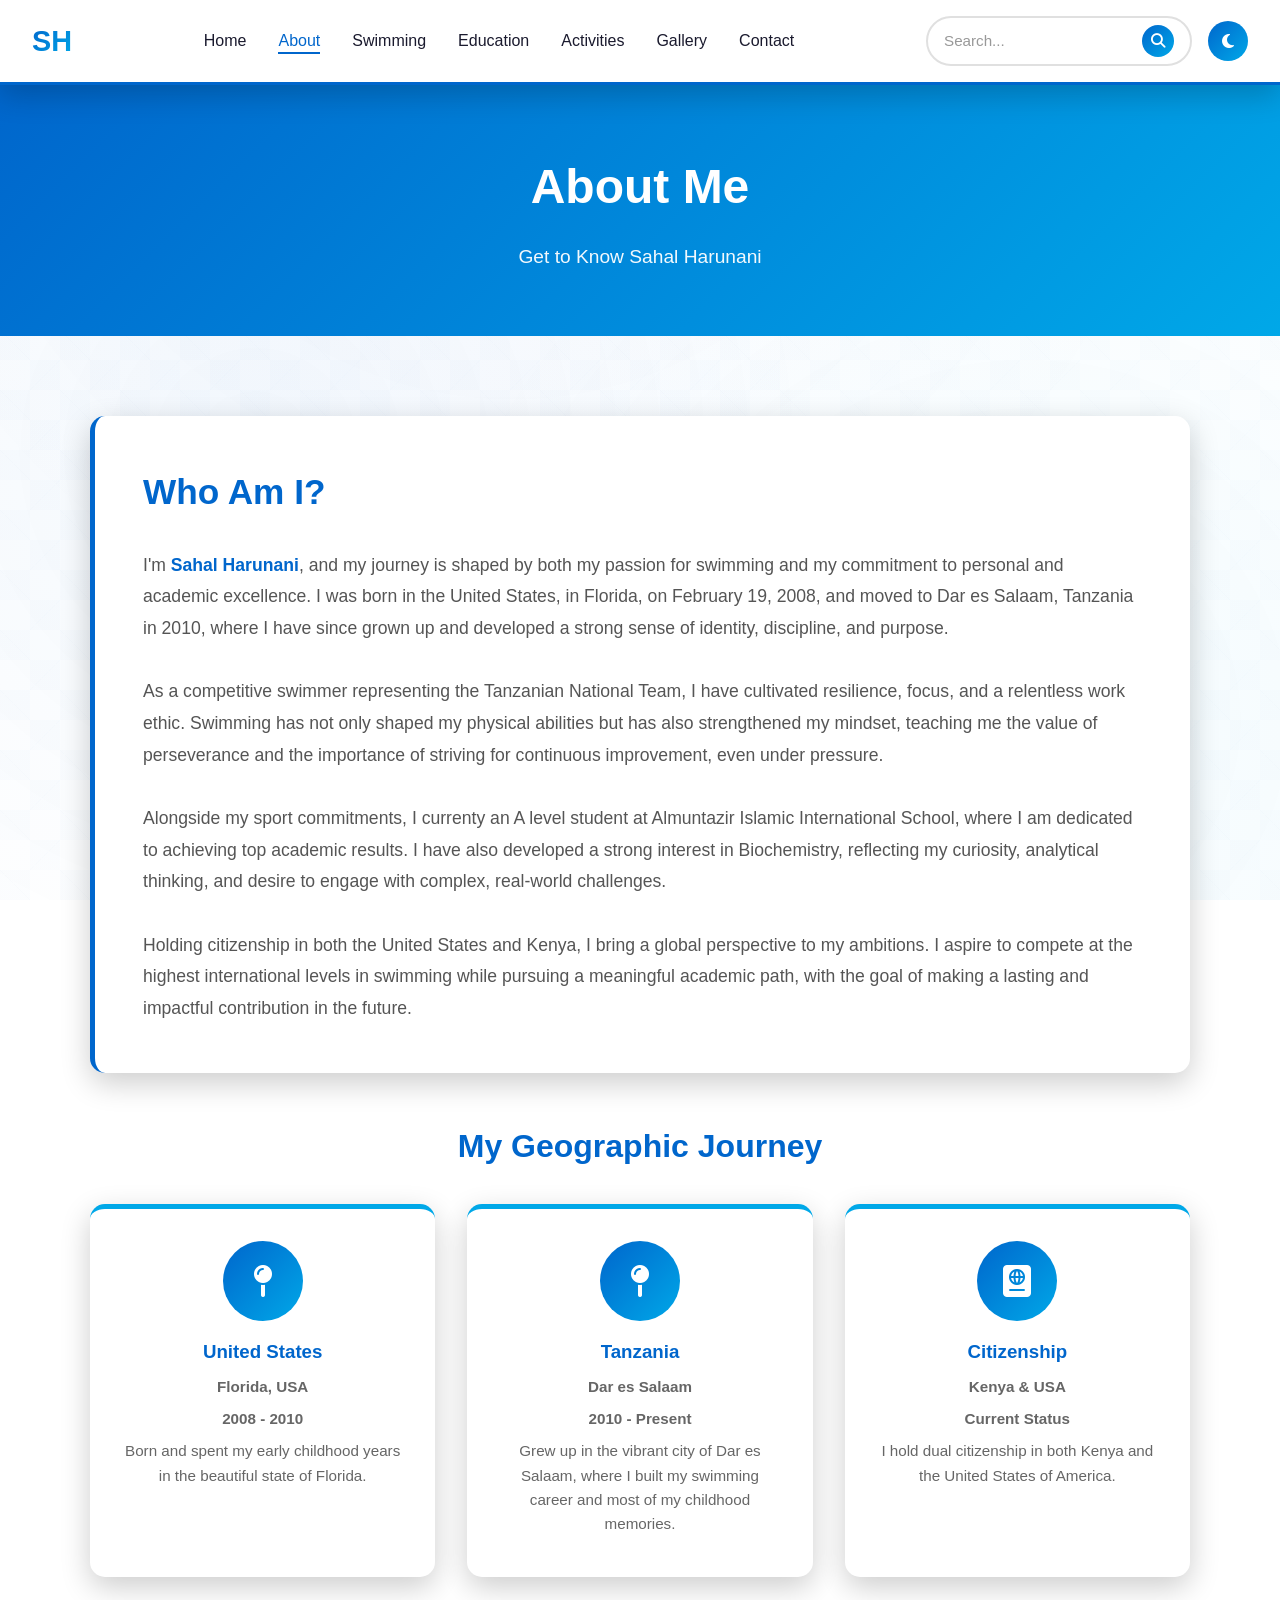
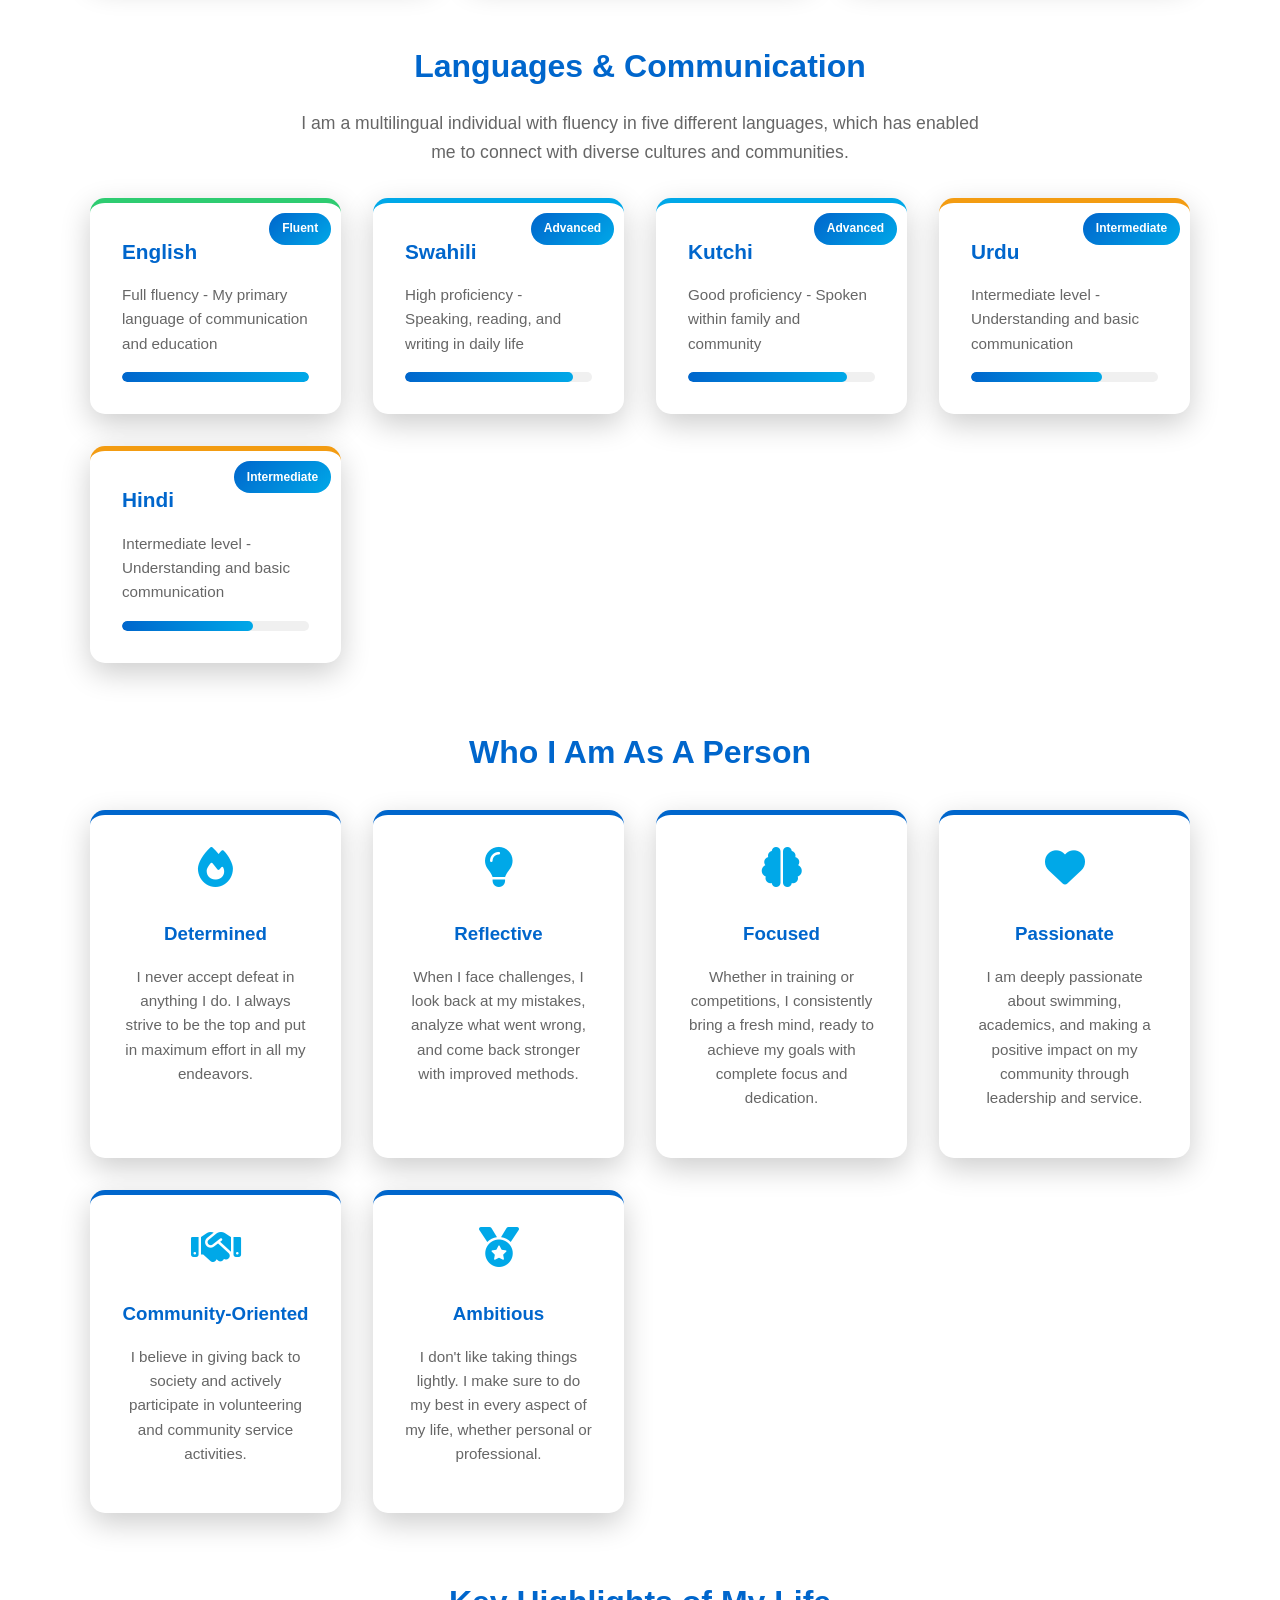
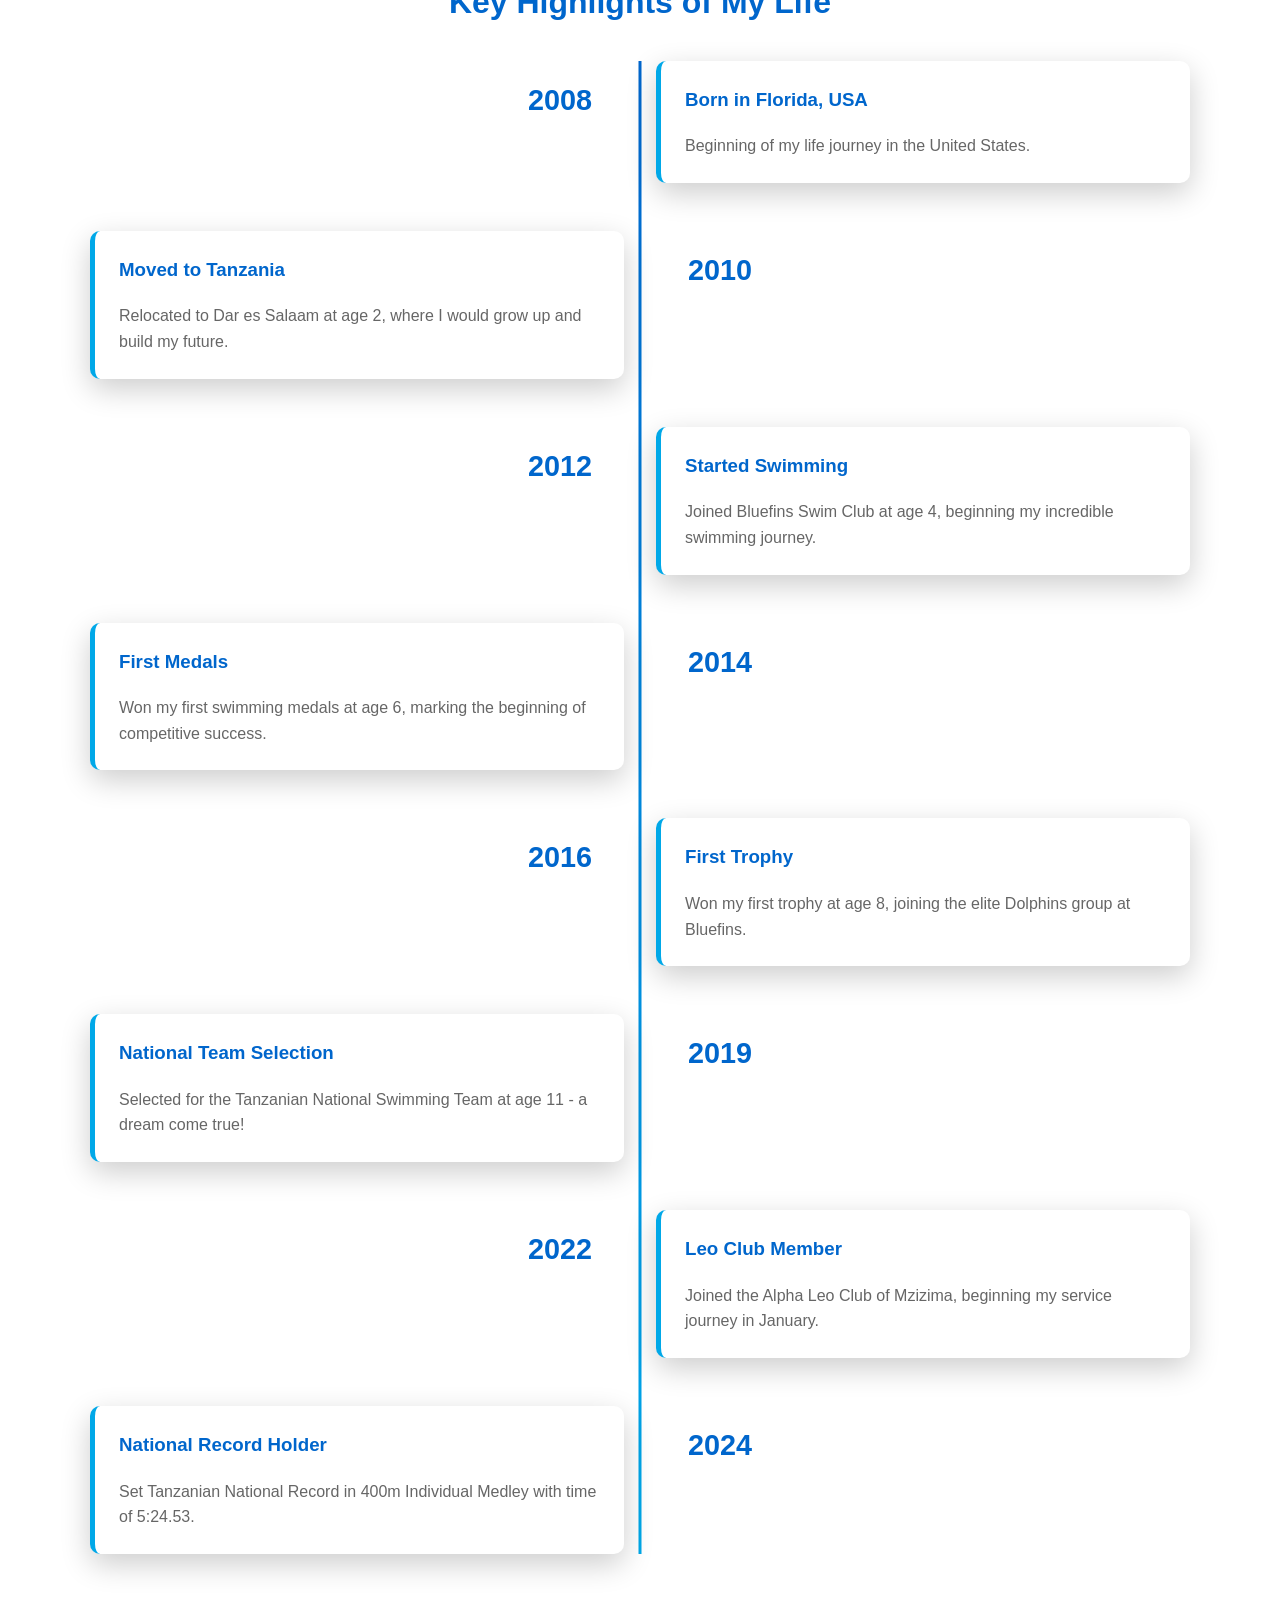
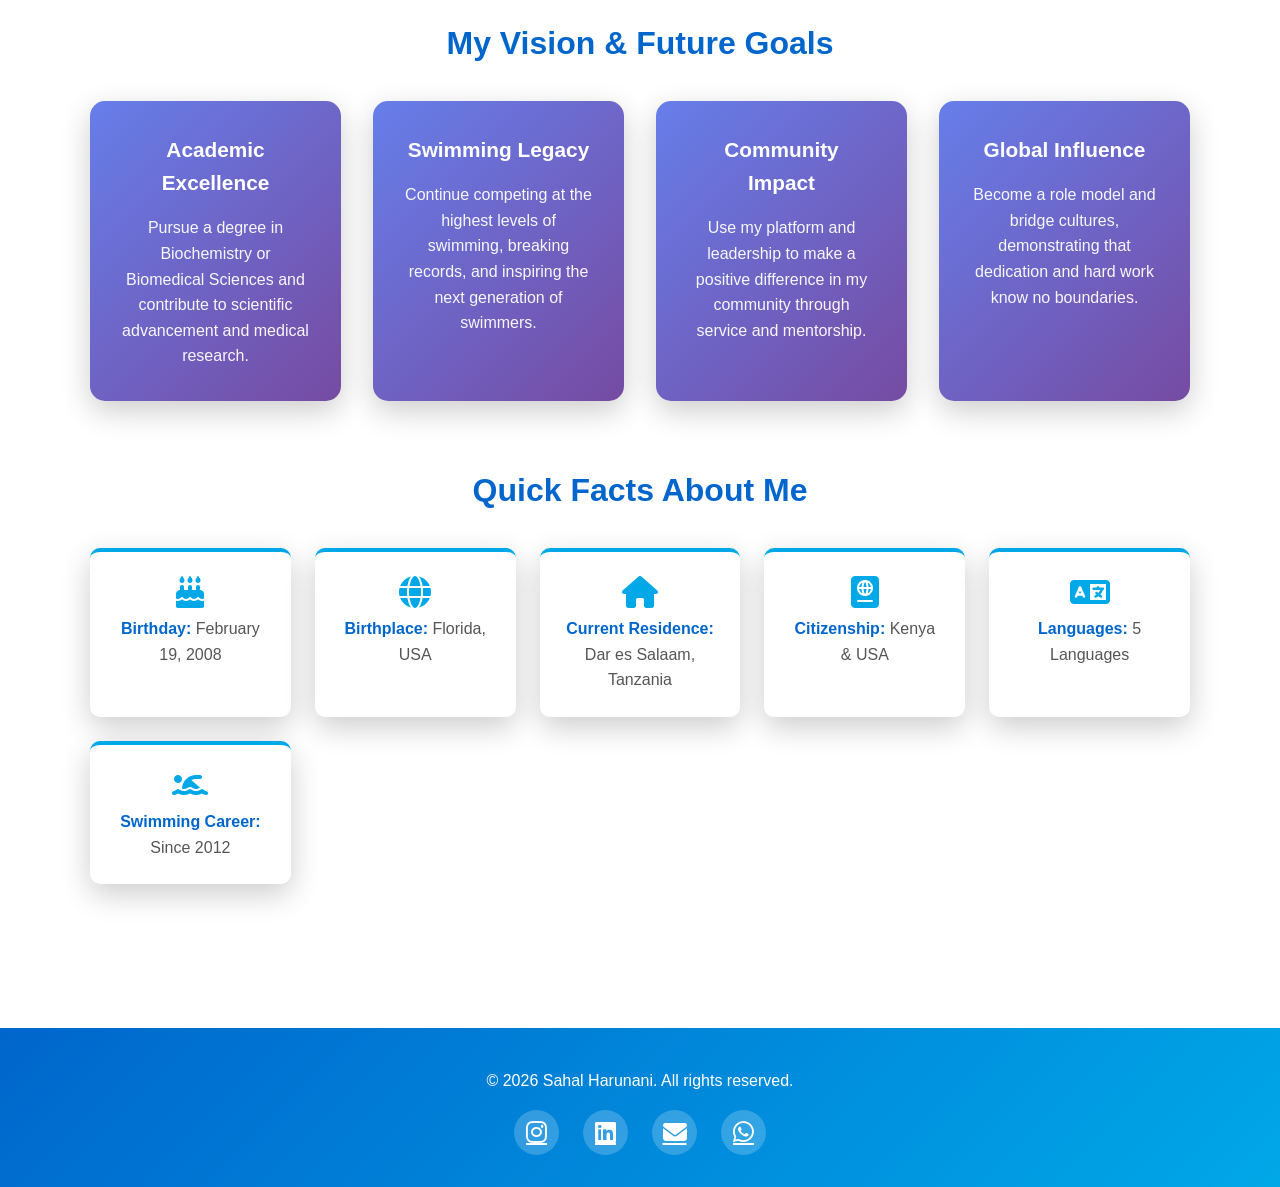
==== commit 99310791: "Update about.html" ====
--- a/about.html
+++ b/about.html
@@ -56,7 +56,7 @@
 
 As a competitive swimmer representing the Tanzanian National Team, I have cultivated resilience, focus, and a relentless work ethic. Swimming has not only shaped my physical abilities but has also strengthened my mindset, teaching me the value of perseverance and the importance of striving for continuous improvement, even under pressure.<br><br>
 
-Alongside my sport commitments, I currenty an A level student at Almuntazir Islamic International School, and have recently completed my IGCSE at Aga Khan Mzizma Secondary School, where I am dedicated to achieving top academic results. Balancing rigorous training with academic demands has refined my time management and reinforced my determination to succeed. I have also developed a strong interest in Biochemistry, reflecting my curiosity, analytical thinking, and desire to engage with complex, real-world challenges.<br><br>
+Alongside my sport commitments, I currenty an A level student at Almuntazir Islamic International School, where I am dedicated to achieving top academic results. I have also developed a strong interest in Biochemistry, reflecting my curiosity, analytical thinking, and desire to engage with complex, real-world challenges.<br><br>
 
 Holding citizenship in both the United States and Kenya, I bring a global perspective to my ambitions. I aspire to compete at the highest international levels in swimming while pursuing a meaningful academic path, with the goal of making a lasting and impactful contribution in the future. 
                 
